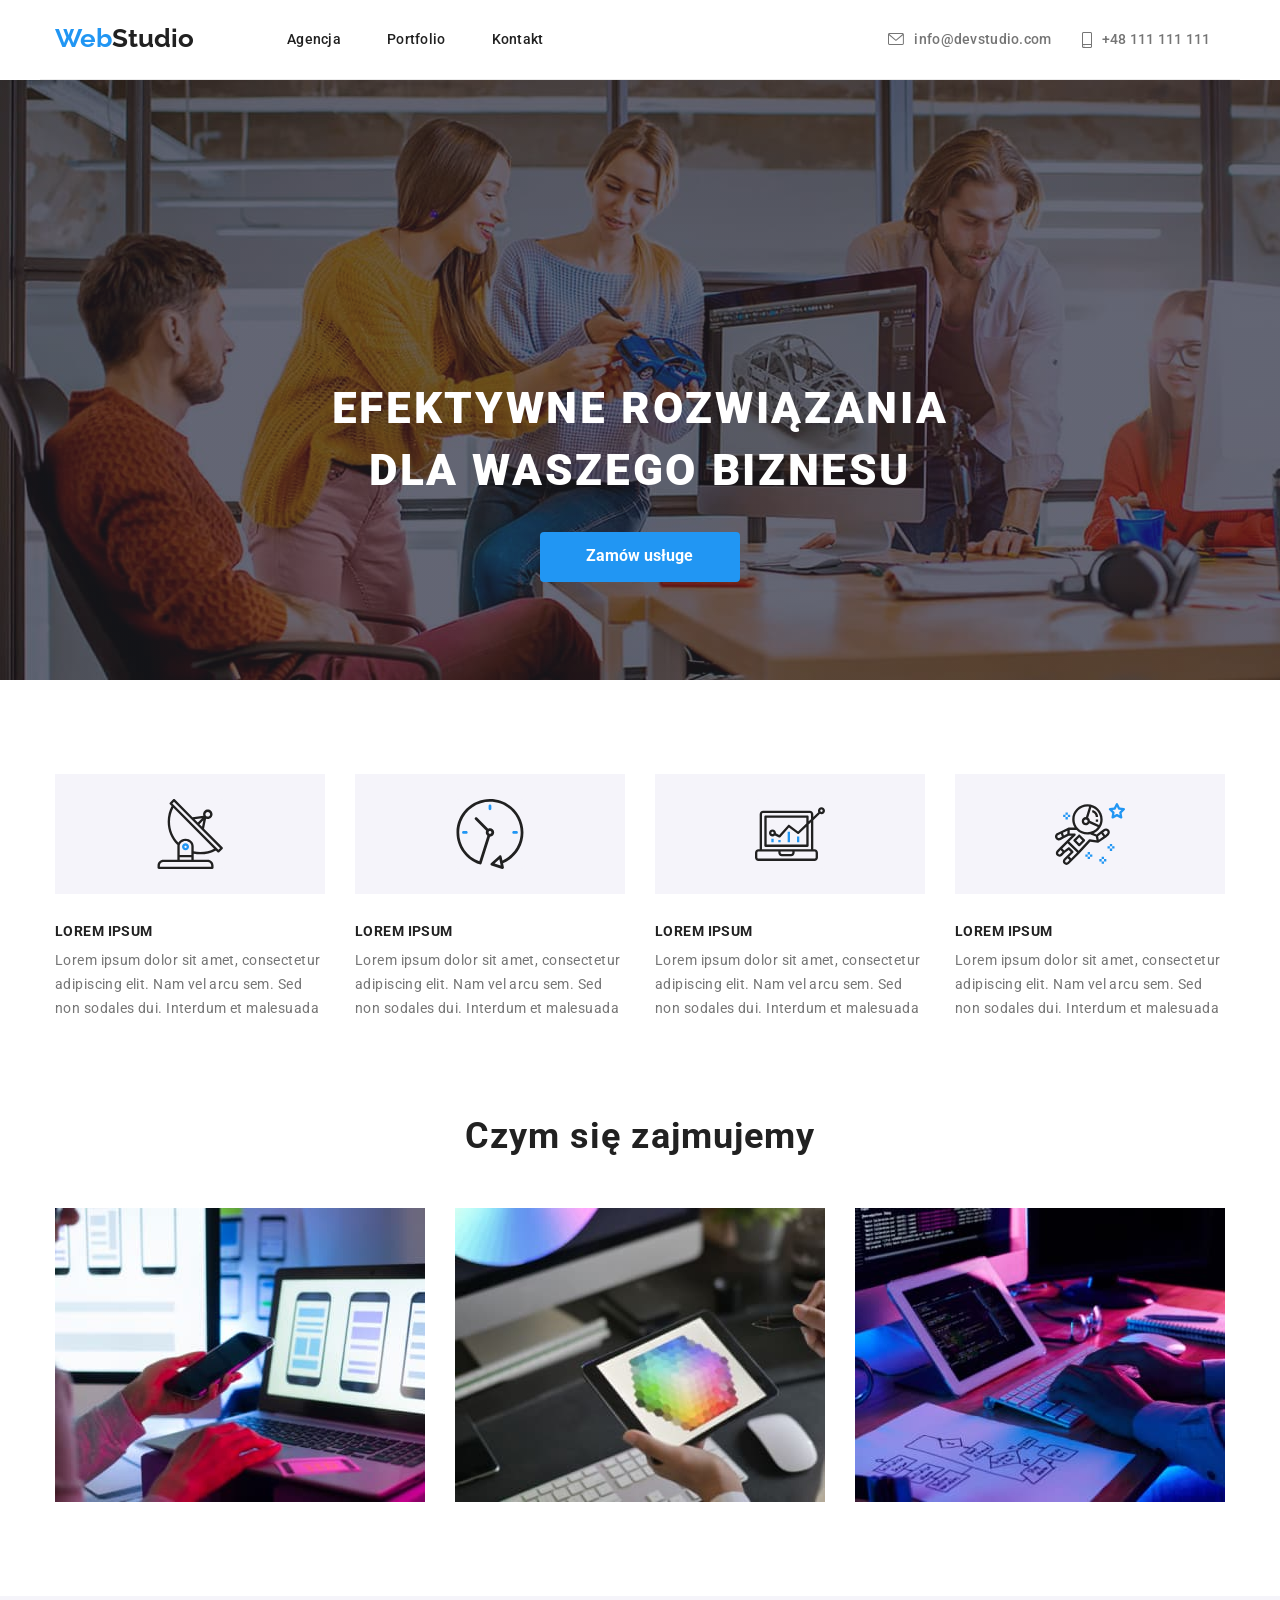
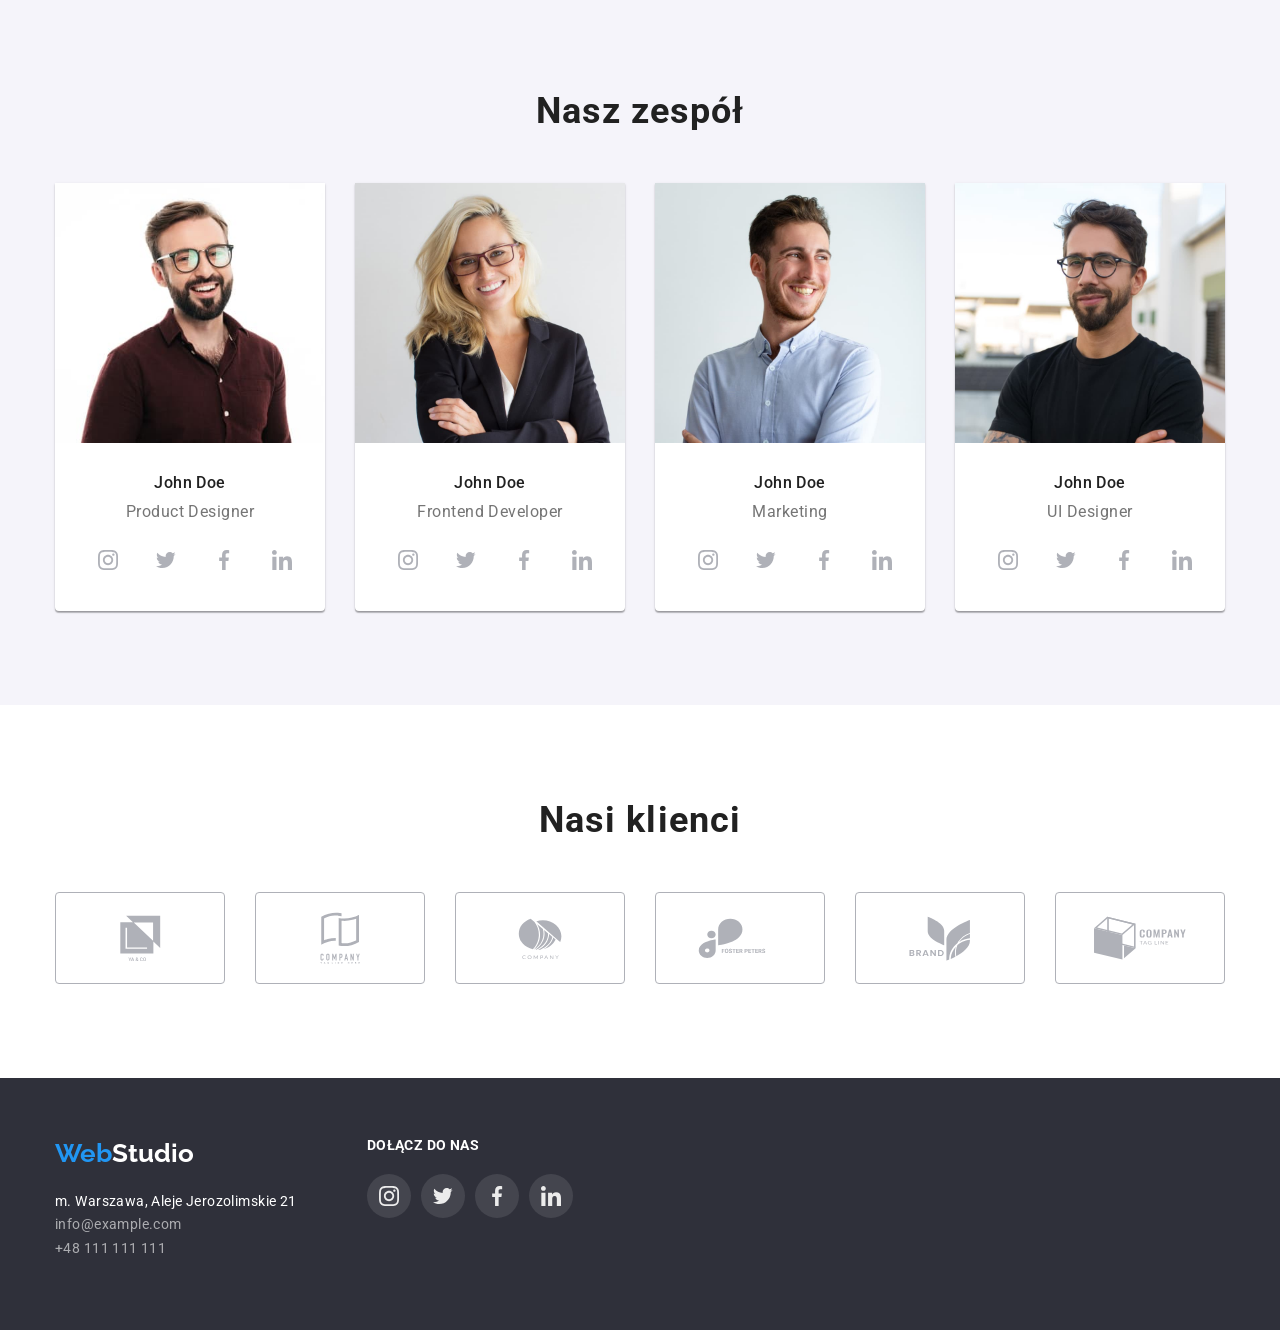
==== index.html @ bea0bf8e "add width svg footer" ====
<!DOCTYPE html>
<html lang="en">
  <head>
    <meta charset="UTF-8" />
    <meta http-equiv="X-UA-Compatible" content="IE=edge" />
    <meta name="viewport" content="width=device-width, initial-scale=1.0" />
    <title>WebStudio</title>
    <link
      rel="stylesheet"
      href="https://cdnjs.cloudflare.com/ajax/libs/modern-normalize/1.1.0/modern-normalize.min.css"
      integrity="sha512-wpPYUAdjBVSE4KJnH1VR1HeZfpl1ub8YT/NKx4PuQ5NmX2tKuGu6U/JRp5y+Y8XG2tV+wKQpNHVUX03MfMFn9Q=="
      crossorigin="anonymous"
      referrerpolicy="no-referrer"
    />
    <link href="./css/styles.css" rel="stylesheet" />
    <link rel="preconnect" href="https://fonts.googleapis.com" />
    <link rel="preconnect" href="https://fonts.gstatic.com" crossorigin />
    <link
      href="https://fonts.googleapis.com/css2?family=Raleway:wght@700&family=Roboto:wght@400;500;700;900&display=swap"
      rel="stylesheet"
    />
  </head>
  <body>
    <header>
      <div class="container header-position">
        <a class="logo" href="./index.html"><span class="text-blue">Web</span>Studio</a>
        <nav>
          <ul class="menu-nav">
            <li><a href="./index.html">Agencja</a></li>
            <li><a href="./portfolio.html">Portfolio</a></li>
            <li><a href="#">Kontakt</a></li>
          </ul>
        </nav>
        <ul class="menu-contact">
          <li>
            <a href="mailto:info@devstudio.com">
              <svg class="link-header-icon" width="16" height="12">
                <use href="./images/icons.svg#icon-envelope"></use>
              </svg>
              info@devstudio.com
            </a>
          </li>
          <li>
            <a href="tel:+48111111111">
              <svg class="link-header-icon" width="10" height="16">
                <use href="./images/icons.svg#icon-smartphone"></use>
              </svg>
              +48 111 111 111
            </a>
          </li>
        </ul>
      </div>
    </header>
    <main>
      <!-- Header -->
      <section class="first-page">
        <div class="container">
          <h1 class="main-title">EFEKTYWNE ROZWIĄZANIA <br />DLA WASZEGO BIZNESU</h1>
          <button class="first-button" type="button">Zamów usługe</button>
        </div>
      </section>
      <!-- Nasze atuty -->
      <div class="container">
        <section class="section">
          <ul class="feature-box">
            <li>
              <div class="background-icon-feature">
                <svg class="icon-feature" width="70" height="70">
                  <use href="./images/icons.svg#icon-antenne"></use>
                </svg>
              </div>
              <p class="text-feature">LOREM IPSUM</p>
              <p class="text-feature-under">
                Lorem ipsum dolor sit amet, consectetur adipiscing elit. Nam vel arcu sem. Sed non
                sodales dui. Interdum et malesuada
              </p>
            </li>
            <li>
              <div class="background-icon-feature">
                <svg class="icon-feature" width="70" height="70">
                  <use href="./images/icons.svg#icon-clock"></use>
                </svg>
              </div>
              <p class="text-feature">LOREM IPSUM</p>
              <p class="text-feature-under">
                Lorem ipsum dolor sit amet, consectetur adipiscing elit. Nam vel arcu sem. Sed non
                sodales dui. Interdum et malesuada
              </p>
            </li>
            <li>
              <div class="background-icon-feature">
                <svg class="icon-feature" width="70" height="70">
                  <use href="./images/icons.svg#icon-diagram"></use>
                </svg>
              </div>
              <p class="text-feature">LOREM IPSUM</p>
              <p class="text-feature-under">
                Lorem ipsum dolor sit amet, consectetur adipiscing elit. Nam vel arcu sem. Sed non
                sodales dui. Interdum et malesuada
              </p>
            </li>
            <li>
              <div class="background-icon-feature">
                <svg class="icon-feature" width="70" height="70">
                  <use href="./images/icons.svg#icon-astronaut"></use>
                </svg>
              </div>
              <p class="text-feature">LOREM IPSUM</p>
              <p class="text-feature-under">
                Lorem ipsum dolor sit amet, consectetur adipiscing elit. Nam vel arcu sem. Sed non
                sodales dui. Interdum et malesuada
              </p>
            </li>
          </ul>
        </section>
        <!-- czym sie zajmujemy -->
        <section class="section job-box">
          <h2 class="second-title">Czym się zajmujemy</h2>
          <ul>
            <li>
              <img
                src="./images/what_we_do/what_we_do_img1.jpg"
                alt="pisze kod"
                width="370"
                height="294"
              />
            </li>
            <li>
              <img
                src="./images/what_we_do/what_we_do_img2.jpg"
                alt="tworzenie aplikacji na telefony"
                width="370"
                height="294"
              />
            </li>
            <li>
              <img
                src="./images/what_we_do/what_we_do_img3.jpg"
                alt="dobiera kolory"
                width="370"
                height="294"
              />
            </li>
          </ul>
        </section>
      </div>
      <!-- Nasz zespół -->
      <div class="team-box">
        <section class="section container">
          <h2 class="second-title">Nasz zespół</h2>

          <ul class="card-team-list">
            <li class="card-team">
              <img
                src="./images/team/team_img4.jpg"
                alt="zjdecie John Doe"
                width="270"
                height="260"
              />
              <h3 class="third-title">John Doe</h3>
              <p class="job-name">Product Designer</p>
              <a class="social-card-team" href="#">
                <svg width="20" height="20">
                  <use href="./images/icons.svg#icon-instagram1"></use>
                </svg>
              </a>
              <a class="social-card-team" href="#">
                <svg width="20" height="20">
                  <use href="./images/icons.svg#icon-twiitter"></use>
                </svg>
              </a>
              <a class="social-card-team" href="#">
                <svg width="20" height="20">
                  <use href="./images/icons.svg#icon-facebook"></use>
                </svg>
              </a>
              <a class="social-card-team" href="#">
                <svg width="20" height="20">
                  <use href="./images/icons.svg#icon-linkedin"></use>
                </svg>
              </a>
            </li>

            <li class="card-team">
              <img
                src="./images/team/team_img1.jpg"
                alt="zjdecie John Doe"
                width="270"
                height="260"
              />
              <h3 class="third-title">John Doe</h3>
              <p class="job-name">Frontend Developer</p>
              <a class="social-card-team" href="#">
                <svg width="20" height="20">
                  <use href="./images/icons.svg#icon-instagram1"></use>
                </svg>
              </a>
              <a class="social-card-team" href="#">
                <svg width="20" height="20">
                  <use href="./images/icons.svg#icon-twiitter"></use>
                </svg>
              </a>
              <a class="social-card-team" href="#">
                <svg width="20" height="20">
                  <use href="./images/icons.svg#icon-facebook"></use>
                </svg>
              </a>
              <a class="social-card-team" href="#">
                <svg width="20" height="20">
                  <use href="./images/icons.svg#icon-linkedin"></use>
                </svg>
              </a>
            </li>

            <li class="card-team">
              <img
                src="./images/team/team_img2.jpg"
                alt="zjdecie John Doe"
                width="270"
                height="260"
              />
              <h3 class="third-title">John Doe</h3>
              <p class="job-name">Marketing</p>
              <a class="social-card-team" href="#">
                <svg width="20" height="20">
                  <use href="./images/icons.svg#icon-instagram1"></use>
                </svg>
              </a>
              <a class="social-card-team" href="#">
                <svg width="20" height="20">
                  <use href="./images/icons.svg#icon-twiitter"></use>
                </svg>
              </a>
              <a class="social-card-team" href="#">
                <svg width="20" height="20">
                  <use href="./images/icons.svg#icon-facebook"></use>
                </svg>
              </a>
              <a class="social-card-team" href="#">
                <svg width="20" height="20">
                  <use href="./images/icons.svg#icon-linkedin"></use>
                </svg>
              </a>
            </li>
            <li class="card-team">
              <img
                src="./images/team/team_img3.jpg"
                alt="zjdecie John Doe"
                width="270"
                height="260"
              />
              <h3 class="third-title">John Doe</h3>
              <p class="job-name">UI Designer</p>
              <a class="social-card-team" href="#">
                <svg width="20" height="20">
                  <use href="./images/icons.svg#icon-instagram1"></use>
                </svg>
              </a>
              <a class="social-card-team" href="#">
                <svg width="20" height="20">
                  <use href="./images/icons.svg#icon-twiitter"></use>
                </svg>
              </a>
              <a class="social-card-team" href="#">
                <svg width="20" height="20">
                  <use href="./images/icons.svg#icon-facebook"></use>
                </svg>
              </a>
              <a class="social-card-team" href="#">
                <svg width="20" height="20">
                  <use href="./images/icons.svg#icon-linkedin"></use>
                </svg>
              </a>
            </li>
          </ul>
        </section>
      </div>
      <!-- Nasi Klienci-->
      <div class="our-customers">
        <section class="section container">
          <h2 class="title-our-customers">Nasi klienci</h2>
          <div class="all-svg-our-customers">
            <a class="border-svg" href="#">
              <svg weight="41" height="46.7">
                <use href="./images/icons.svg#icon-group1"></use>
              </svg>
            </a>
            <a class="border-svg" href="#">
              <svg weight="40" height="52">
                <use href="./images/icons.svg#icon-group2"></use>
              </svg>
            </a>
            <a class="border-svg" href="#">
              <svg weight="43.46" height="41.18">
                <use href="./images/icons.svg#icon-group3"></use>
              </svg>
            </a>
            <a class="border-svg" href="#">
              <svg weight="84.44" height="40.62">
                <use href="./images/icons.svg#icon-group4"></use>
              </svg>
            </a>
            <a class="border-svg" href="#">
              <svg weight="62.54" height="45.43">
                <use href="./images/icons.svg#icon-group5"></use>
              </svg>
            </a>
            <a class="border-svg" href="#">
              <svg weight="93.79" height="43.93">
                <use href="./images/icons.svg#icon-group6"></use>
              </svg>
            </a>
          </div>
        </section>
      </div>
    </main>
    <footer>
      <section class="footer-box">
        <div class="container footer-block12">
          <div class="footer-block">
            <div class="footer-logo">
              <a class="logo" href="./index.html"><span class="text-blue">Web</span>Studio</a>
            </div>
            <div class="footer-nav-contact">
              <address>
                <ul class="footer-address">
                  <li>
                    <a href="https://goo.gl/maps/KbZr57rCnXVUUgMi8" target="_blank"
                      >m. Warszawa, Aleje Jerozolimskie 21</a
                    >
                  </li>
                </ul>
              </address>
              <ul class="footer-contact">
                <li><a href="mailto:info@example.com">info@example.com</a></li>
                <li><a href="tel:+48111111111">+48 111 111 111</a></li>
              </ul>
            </div>
          </div>
          <div class="footer-block2">
            <div class="join-us">
              <p>Dołącz do nas</p>
              <ul class="list-svg-join-us">
                <li>
                  <a class="svg-joun-us" href="#"
                    ><svg width="20" height="20">
                      <use href="./images/icons.svg#icon-instagram1"></use>
                    </svg>
                  </a>
                </li>
                <li>
                  <a class="svg-joun-us" href="#"
                    ><svg width="20" height="20">
                      <use href="./images/icons.svg#icon-twiitter"></use>
                    </svg>
                  </a>
                </li>
                <li>
                  <a class="svg-joun-us" href="#"
                    ><svg width="20" height="20">
                      <use href="./images/icons.svg#icon-facebook"></use>
                    </svg>
                  </a>
                </li>
                <li>
                  <a class="svg-joun-us" href="#"
                    ><svg width="20" height="20">
                      <use href="./images/icons.svg#icon-linkedin"></use>
                    </svg>
                  </a>
                </li>
              </ul>
            </div>
          </div>
        </div>
      </section>
    </footer>
  </body>
</html>
---- css/styles.css ----
/*globalne*/
* {
  box-sizing: border-box;
  margin: 0;
  padding: 0;
}
body {
  font-family: 'Roboto', 'Raleway', sans-serif;
  color: #212121;
}
img {
  display: block;
}
.header-position {
  display: flex;
  border-bottom: 1px solid #ececec;
  align-items: center;
  max-height: 80px;
}
.container {
  max-width: 1200px;
  margin: 0 auto;
  padding: 0 15px;
}
.section {
  padding-bottom: 94px;
  padding-top: 94px;
}

/*WebStudio*/
.logo {
  font-family: 'Raleway';
  font-size: 26px;
  font-weight: 700;
  line-height: 1.2;
  text-decoration: none;
  color: #212121;
  margin: 24px 0 25px 0;
}
.logo:hover,
.logo:focus {
  color: #2196f3;
}
.text-blue {
  color: #2196f3;
}

/*Menu*/
.menu-nav a {
  font-size: 14px;
  font-weight: 500;
  line-height: 1.1;
  letter-spacing: 0.02em;
}
.menu-nav {
  list-style-type: none;
  display: flex;
  margin-left: 93px;
}
.menu-nav a {
  text-decoration: none;
  color: #212121;
}
.menu-nav a:hover,
.menu-nav a:focus {
  color: #2196f3;
}
.menu-nav li:not(:last-child) {
  margin-right: 46px;
}

/*Kontakt w header*/
.menu-contact a {
  font-size: 14px;
  font-weight: 500;
  line-height: 1.1;
  letter-spacing: 0.02em;
  color: #757575;
  text-decoration: none;
  display: flex;
  align-items: center;
}
.menu-contact a:hover,
.menu-contact a:focus {
  color: #2196f3;
}
.link-header-icon use:hover {
  fill: blue;
}
.menu-contact li:hover,
.menu-contact li:focus {
  fill: #2196f3;
  color: #2196f3;
}
.menu-contact {
  list-style-type: none;
  display: flex;
  margin-left: 345px;
  align-items: center;
  fill: #757575;
}
.menu-contact li:not(:last-child) {
  margin-right: 30px;
}
.link-header-icon {
  cursor: pointer;
  display: inline-flex;
  margin-right: 10px;
  align-items: center;
}
/*Linki*/
.link-decoration-color {
  text-decoration: none;
  color: #212121;
}

/* footer */

.footer-block {
  display: inline-block;
}
.footer-block2 {
  width: 206px;
  height: 80px;
  display: inline-block;
}
.footer-block12 {
  display: flex;
  line-height: 100%;
}
.footer-box {
  background-color: #2f303a;
  height: 252px;
  width: 100%;
  padding: 60px 0;
  display: block;
}
.footer-box a {
  color: #ffffff;
  text-decoration: none;
}
.footer-box a:hover,
.footer-box a:focus {
  color: #2196f3;
}
.footer-address {
  font-size: 14px;
  line-height: 1.7;
  letter-spacing: 0.03em;
  font-style: normal;
  list-style-type: none;
}
.footer-contact a {
  color: rgba(255, 255, 255, 0.6);
  font-size: 14px;
  line-height: 1.7;
  letter-spacing: 0.03em;
}

.footer-contact {
  list-style-type: none;
}
.footer-logo {
  padding-bottom: 20px;
}
.footer-nav-contact {
  padding-bottom: 9px;
}
/* Dołącz do nas footer*/
.join-us {
  margin-left: 70px;
}
.join-us p {
  color: #ffffff;
  font-weight: 700;
  font-size: 14px;
  line-height: 1.1;
  letter-spacing: 0.03em;
  text-transform: uppercase;
  padding-bottom: 20px;
}
.list-svg-join-us {
  list-style: none;
  text-align: center;
  justify-content: left;
  display: flex;
}
.svg-joun-us {
  display: flex;
  align-items: center;
  justify-content: center;
  border-radius: 50%;
  background-color: rgba(255, 255, 255, 0.1);
  fill: #ececec;
  height: 44px;
  width: 44px;
}
.list-svg-join-us li:not(:last-child) {
  margin-right: 10px;
}
.list-svg-join-us li:hover,
.list-svg-join-us li:focus {
  background: #2196f3;
  border-radius: 50%;
}
/*---Agencja---*/
/* EFEKTYWNE ROZWIĄZANIA DLA WASZEGO BIZNESU */
.first-page {
  background: linear-gradient(rgba(47, 48, 58, 0.4), rgba(47, 48, 58, 0.4)),
    url(./../images/header/img-header.jpg);
  height: 600px;
  max-width: 1600px;
  display: flex;
  align-items: center;
  justify-content: center;
  margin: 0 auto;
}
.main-title {
  color: #ffffff;
  font-weight: 900;
  font-size: 44px;
  line-height: 1.4;
  text-align: center;
  letter-spacing: 0.06em;
  text-transform: uppercase;
  padding-top: 200px;
  padding-bottom: 30px;
}
.first-page .first-button:hover,
.first-page .first-button:focus {
  box-shadow: 0px 4px 4px rgba(0, 0, 0, 0.15);
}
.first-button {
  display: block;
  cursor: pointer;
  width: 200px;
  height: 50px;
  background: #2196f3;
  margin: 0 auto;
  text-align: center;
  color: #ffffff;
  font-weight: 700;
  font-size: 16px;
  line-height: 1.9;
  border: none;
  border-radius: 4px;
}

/*nasze atuty*/
.feature-box {
  list-style-type: none;
  display: flex;
  gap: 30px;
}
.text-feature {
  font-weight: 700;
  font-size: 14px;
  line-height: 1.1;
  letter-spacing: 0.03em;
  text-transform: uppercase;
  padding-bottom: 10px;
}
.text-feature-under {
  font-size: 14px;
  line-height: 1.7;
  letter-spacing: 0.03em;
  color: #757575;
}
.background-icon-feature {
  background-color: #f5f4fa;
  width: 270px;
  height: 120px;
  display: flex;
  justify-content: center;
  padding-top: 25px;
  text-align: center;
  margin-bottom: 30px;
}
.icon-feature {
  background: #f5f4fa;
  border-radius: 4px;
  border: none;
}
/*Czym sie zajmujemy*/
.second-title {
  font-weight: 700;
  font-size: 36px;
  line-height: 1.2;
  text-align: center;
  letter-spacing: 0.03em;
  list-style-type: none;
  padding-bottom: 50px;
}

.job-box ul {
  list-style-type: none;
  justify-content: space-between;
  display: flex;
  height: 100%;
}
.job-box {
  padding-top: 0;
}

/*Nasz zespół*/
.team-box {
  background-color: #f5f4fa;
}
.card-team-list {
  list-style-type: none;
  display: flex;
  justify-content: space-between;
  height: 100%;
}
.card-team {
  width: 270px;
  height: 428px;
  text-align: center;
  background-color: rgba(255, 255, 255, 1);
  box-shadow: 0px 1px 3px rgba(0, 0, 0, 0.12), 0px 1px 1px rgba(0, 0, 0, 0.14),
    0px 2px 1px rgba(0, 0, 0, 0.2);
  border-radius: 0px 0px 4px 4px;
}

.third-title {
  font-weight: 500;
  font-size: 16px;
  line-height: 1.2;
  letter-spacing: 0.03em;
  padding-top: 30px;
  padding-bottom: 10px;
}
.job-name {
  font-size: 16px;
  line-height: 1.2;
  letter-spacing: 0.03em;
  color: #757575;
}
.social-card-team {
  list-style-type: none;
  display: inline-flex;
  justify-content: center;
  fill: #afb1b8;
  width: 44px;
  height: 44px;
  margin-top: 16px;
  align-items: center;
}
.social-card-team:not(last-child) {
  margin-left: 10px;
}
.social-card-team:hover {
  background-color: #2196f3;
  fill: #ffffff;
  border-radius: 50%;
}
/*Nasi klienci*/
.title-our-customers {
  font-weight: 700;
  font-size: 36px;
  line-height: 1.2;
  text-align: center;
  letter-spacing: 0.03em;
  margin-bottom: 50px;
}
.all-svg-our-customers {
  display: flex;
  justify-content: center;
}
.all-svg-our-customers a:not(:last-child) {
  margin-right: 30px;
}
.border-svg {
  width: 170px;
  height: 92px;
  display: flex;
  align-items: center;
  justify-content: center;
  border: 1px solid #afb1b8;
  border-radius: 4px;
  fill: #afb1b8;
}
.border-svg:hover,
.border-svg:focus {
  border-color: #2196f3;
  fill: #2196f3;
}

/*PORTFOLIO*/
/*Lista portfolio*/

.portfolio-list button {
  cursor: pointer;
  font-weight: 500;
  font-size: 16px;
  line-height: 1.6;
  text-align: center;
  letter-spacing: 0.03em;
  padding-left: 22px;
  padding-right: 22px;
  border: none;
  border-radius: 4px;
  padding-top: 6px;
  padding-bottom: 6px;
}
.portfolio-button:hover,
.portfolio-button:focus {
  background-color: #2196f3;
  box-shadow: 0px 3px 1px rgba(0, 0, 0, 0.1), 0px 1px 2px rgba(0, 0, 0, 0.08),
    0px 2px 2px rgba(0, 0, 0, 0.12);
  color: #ffffff;
}
.portfolio-button:active {
  color: #ffffff;
}
.portfolio-main-text {
  font-weight: 700;
  font-size: 18px;
  line-height: 2;
  letter-spacing: 0.06em;
  padding-top: 20px;
  padding-left: 24px;
}
.portfolio-text {
  font-size: 16px;
  line-height: 1.9;
  letter-spacing: 0.03em;
  color: #757575;
  padding-bottom: 20px;
  padding-left: 24px;
}
.menu2 {
  display: flex;
  justify-content: center;
  padding-bottom: 50px;
}
.menu2 > .portfolio-button:not(:last-child) {
  margin-right: 8px;
}
.portfolio-card ul {
  list-style-type: none;
  display: flex;
  flex-wrap: wrap;
  gap: 30px;
}
.card-border {
  border-bottom: 1px solid #eeeeee;
  border-right: 1px solid #eeeeee;
  border-left: 1px solid #eeeeee;
}
.portfolio-card-list:hover {
  box-shadow: 0px 1px 1px rgba(0, 0, 0, 0.12), 0px 4px 4px rgba(0, 0, 0, 0.06),
    1px 4px 6px rgba(0, 0, 0, 0.16);
}
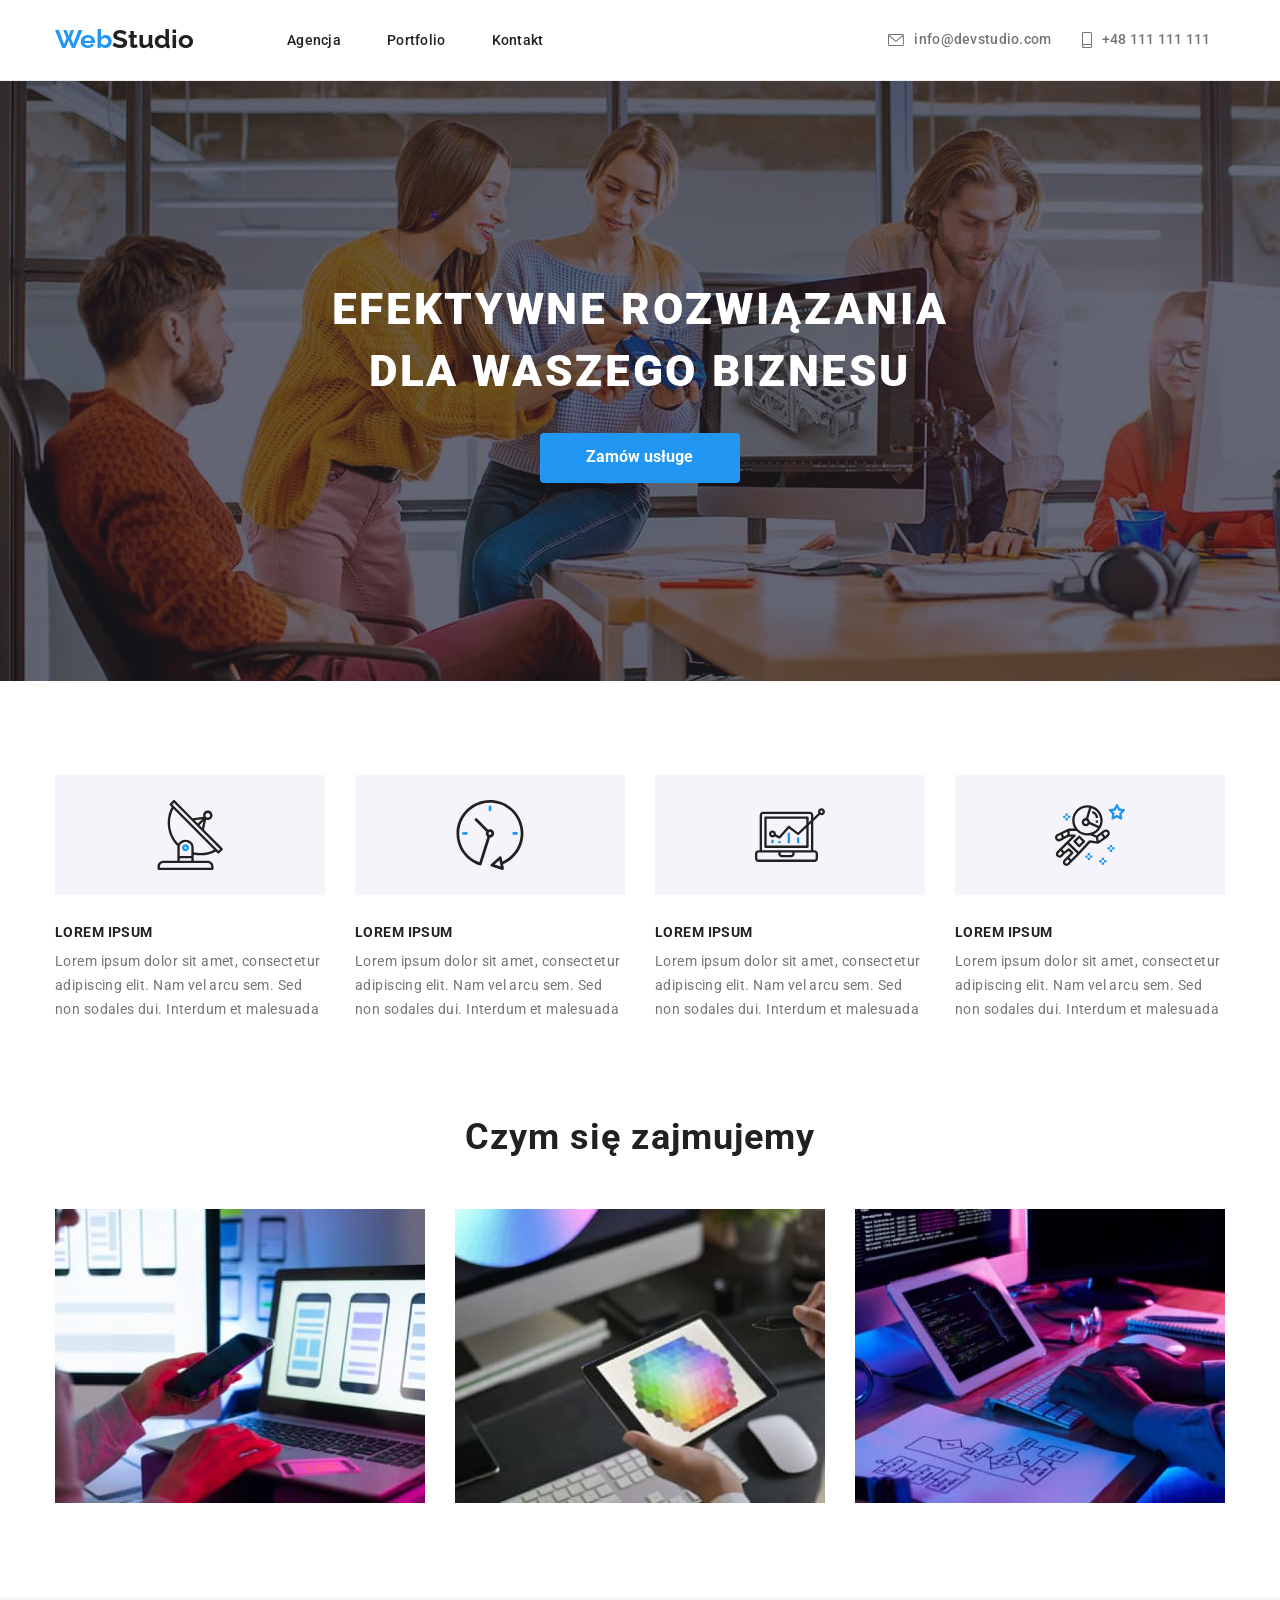
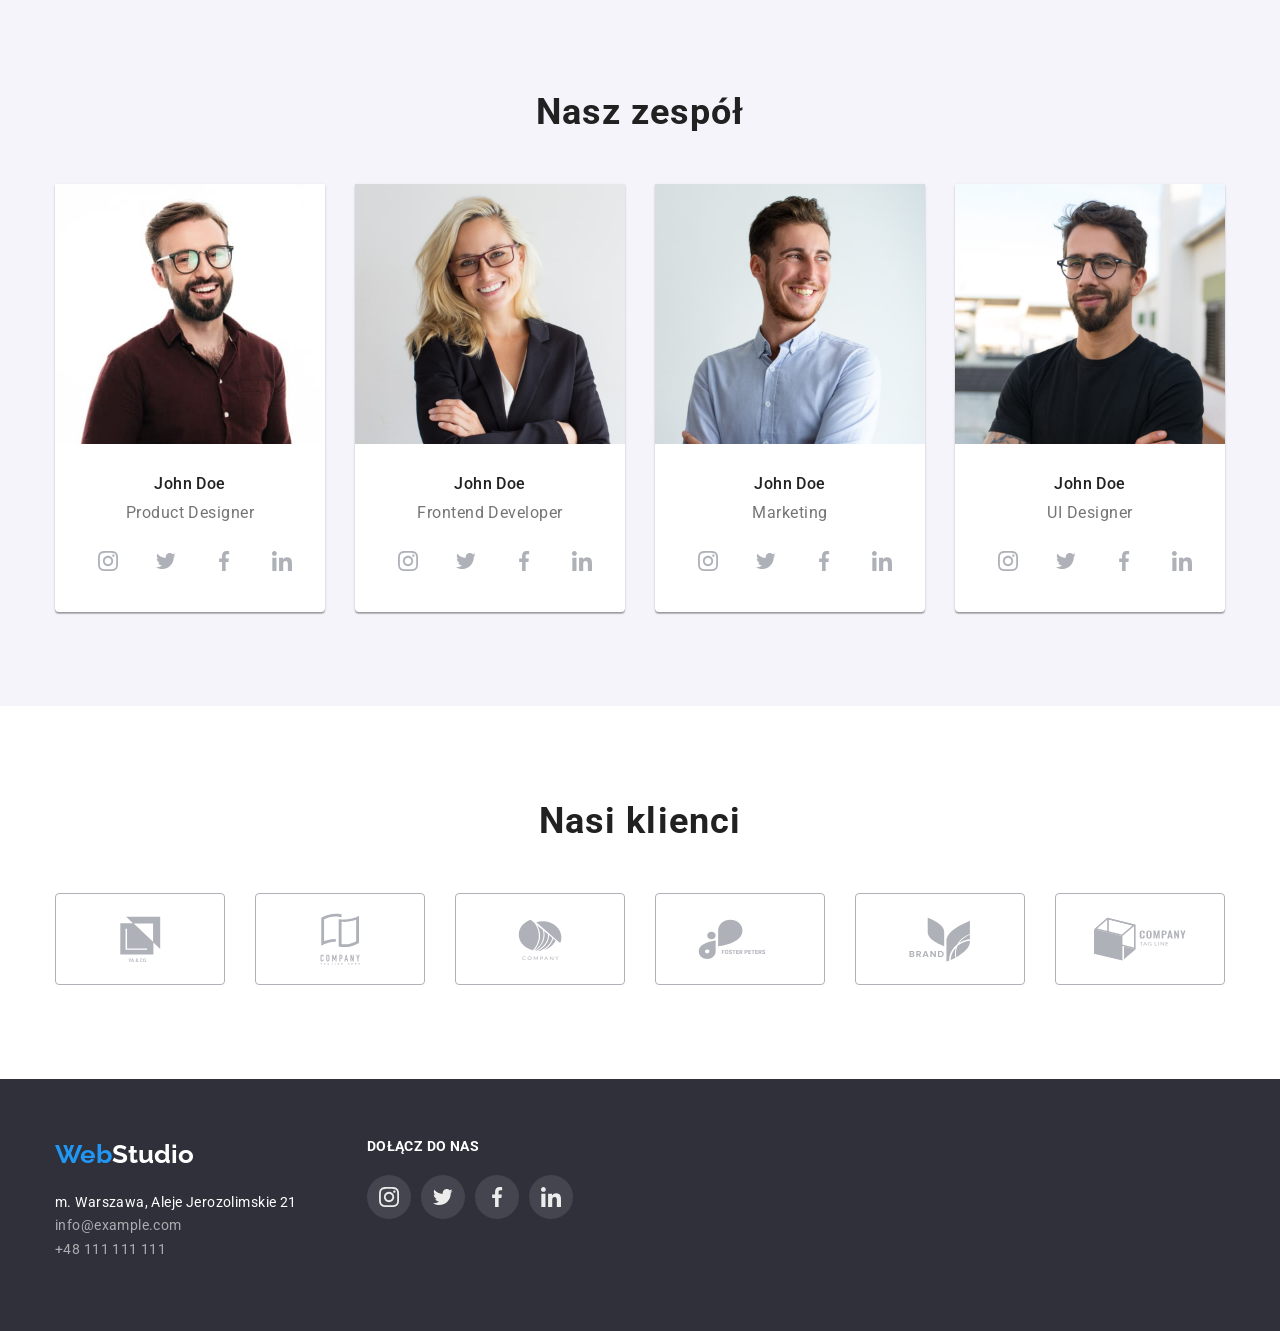
==== commit 4a9ad939: "add focus icons" ====
--- a/index.html
+++ b/index.html
@@ -22,6 +22,7 @@
   </head>
   <body>
     <header>
+      <section class="border-header">
       <div class="container header-position">
         <a class="logo" href="./index.html"><span class="text-blue">Web</span>Studio</a>
         <nav>
@@ -50,6 +51,7 @@
           </li>
         </ul>
       </div>
+    </section>
     </header>
     <main>
       <!-- Header -->
--- a/css/styles.css
+++ b/css/styles.css
@@ -13,9 +13,12 @@
 }
 .header-position {
   display: flex;
+
+  align-items: center;
+  max-height: 80px;
+}
+.border-header {
   border-bottom: 1px solid #ececec;
-  align-items: center;
-  max-height: 80px;
 }
 .container {
   max-width: 1200px;
@@ -87,8 +90,8 @@
 .link-header-icon use:hover {
   fill: blue;
 }
-.menu-contact li:hover,
-.menu-contact li:focus {
+.menu-contact a:hover,
+.menu-contact a:focus {
   fill: #2196f3;
   color: #2196f3;
 }
@@ -198,9 +201,9 @@
 .list-svg-join-us li:not(:last-child) {
   margin-right: 10px;
 }
-.list-svg-join-us li:hover,
-.list-svg-join-us li:focus {
-  background: #2196f3;
+.list-svg-join-us a:hover,
+.list-svg-join-us a:focus {
+  background-color: #2196f3;
   border-radius: 50%;
 }
 /*---Agencja---*/
@@ -223,7 +226,6 @@
   text-align: center;
   letter-spacing: 0.06em;
   text-transform: uppercase;
-  padding-top: 200px;
   padding-bottom: 30px;
 }
 .first-page .first-button:hover,
@@ -349,7 +351,8 @@
 .social-card-team:not(last-child) {
   margin-left: 10px;
 }
-.social-card-team:hover {
+.social-card-team:hover,
+.social-card-team:focus {
   background-color: #2196f3;
   fill: #ffffff;
   border-radius: 50%;
@@ -418,16 +421,12 @@
   font-size: 18px;
   line-height: 2;
   letter-spacing: 0.06em;
-  padding-top: 20px;
-  padding-left: 24px;
 }
 .portfolio-text {
   font-size: 16px;
   line-height: 1.9;
   letter-spacing: 0.03em;
   color: #757575;
-  padding-bottom: 20px;
-  padding-left: 24px;
 }
 .menu2 {
   display: flex;
@@ -447,8 +446,10 @@
   border-bottom: 1px solid #eeeeee;
   border-right: 1px solid #eeeeee;
   border-left: 1px solid #eeeeee;
+  padding: 20px 24px;
 }
 .portfolio-card-list:hover {
   box-shadow: 0px 1px 1px rgba(0, 0, 0, 0.12), 0px 4px 4px rgba(0, 0, 0, 0.06),
     1px 4px 6px rgba(0, 0, 0, 0.16);
-}
+  cursor: pointer;
+}
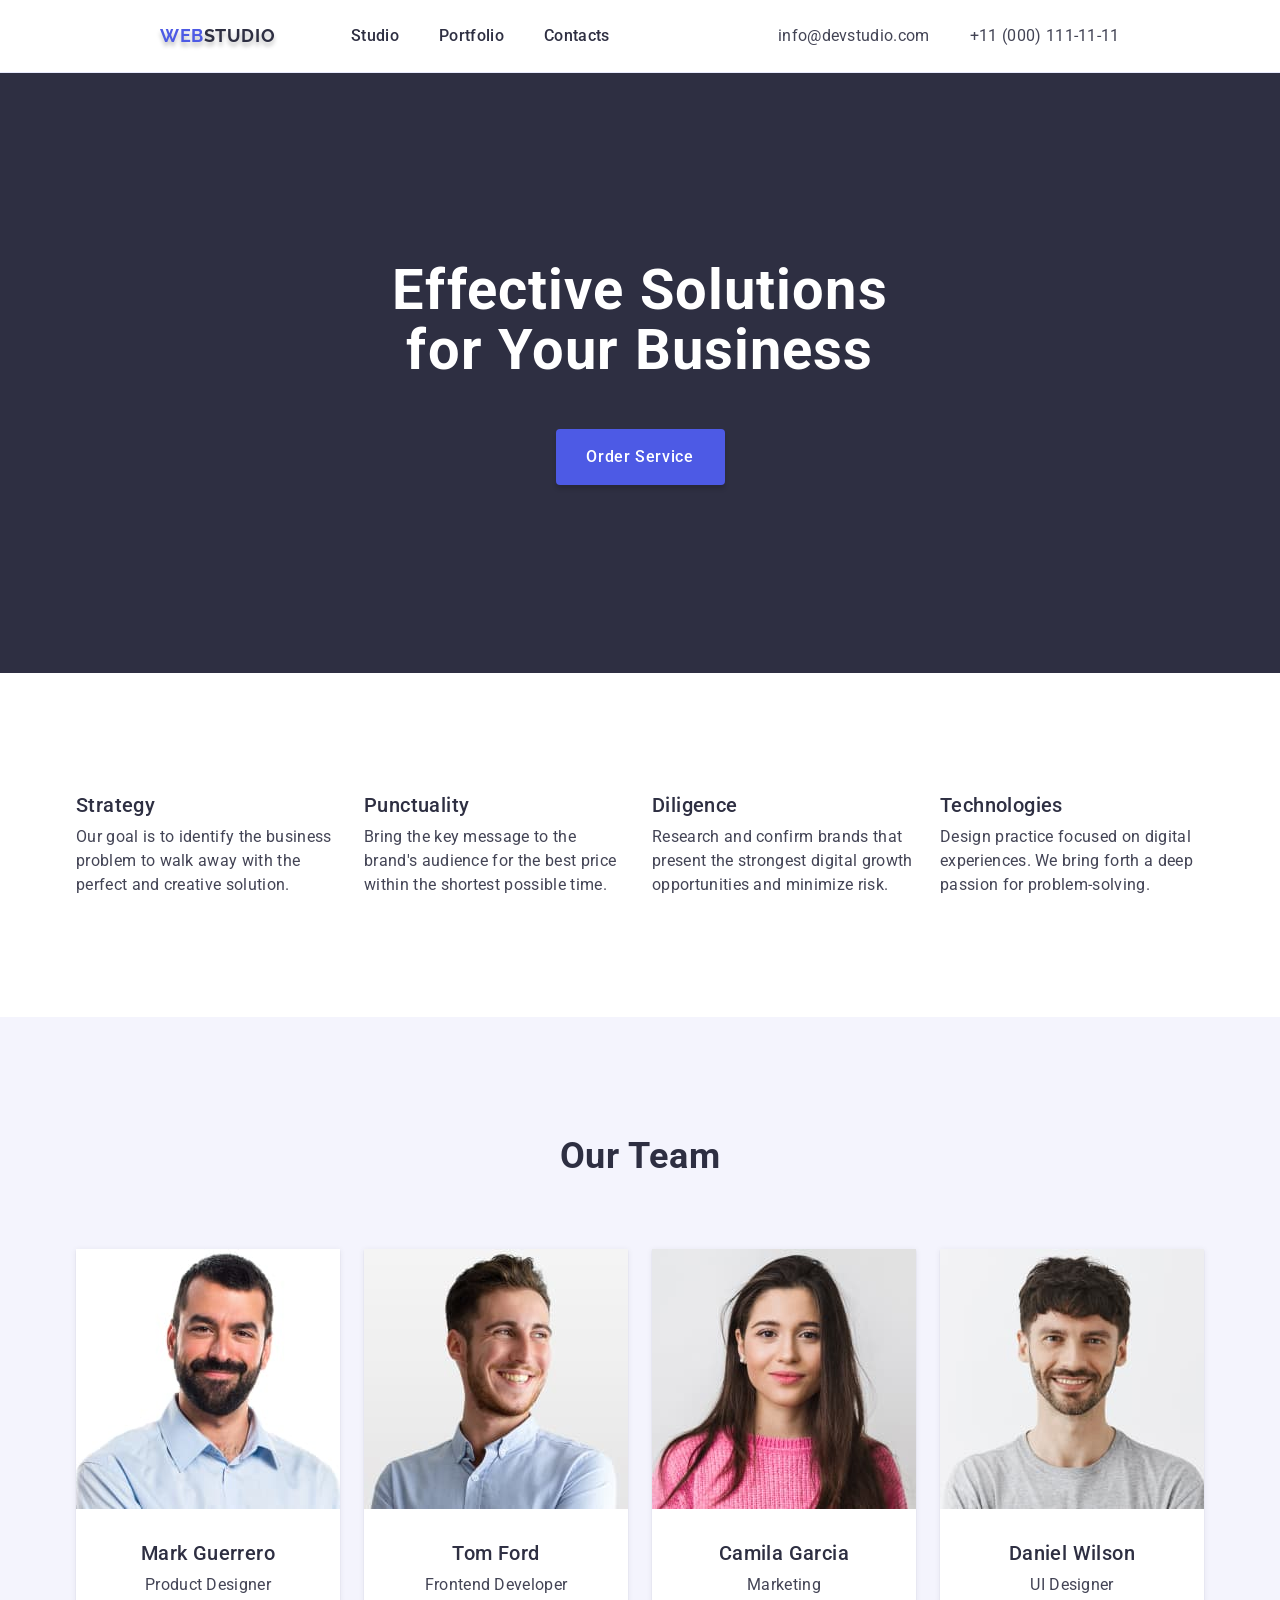
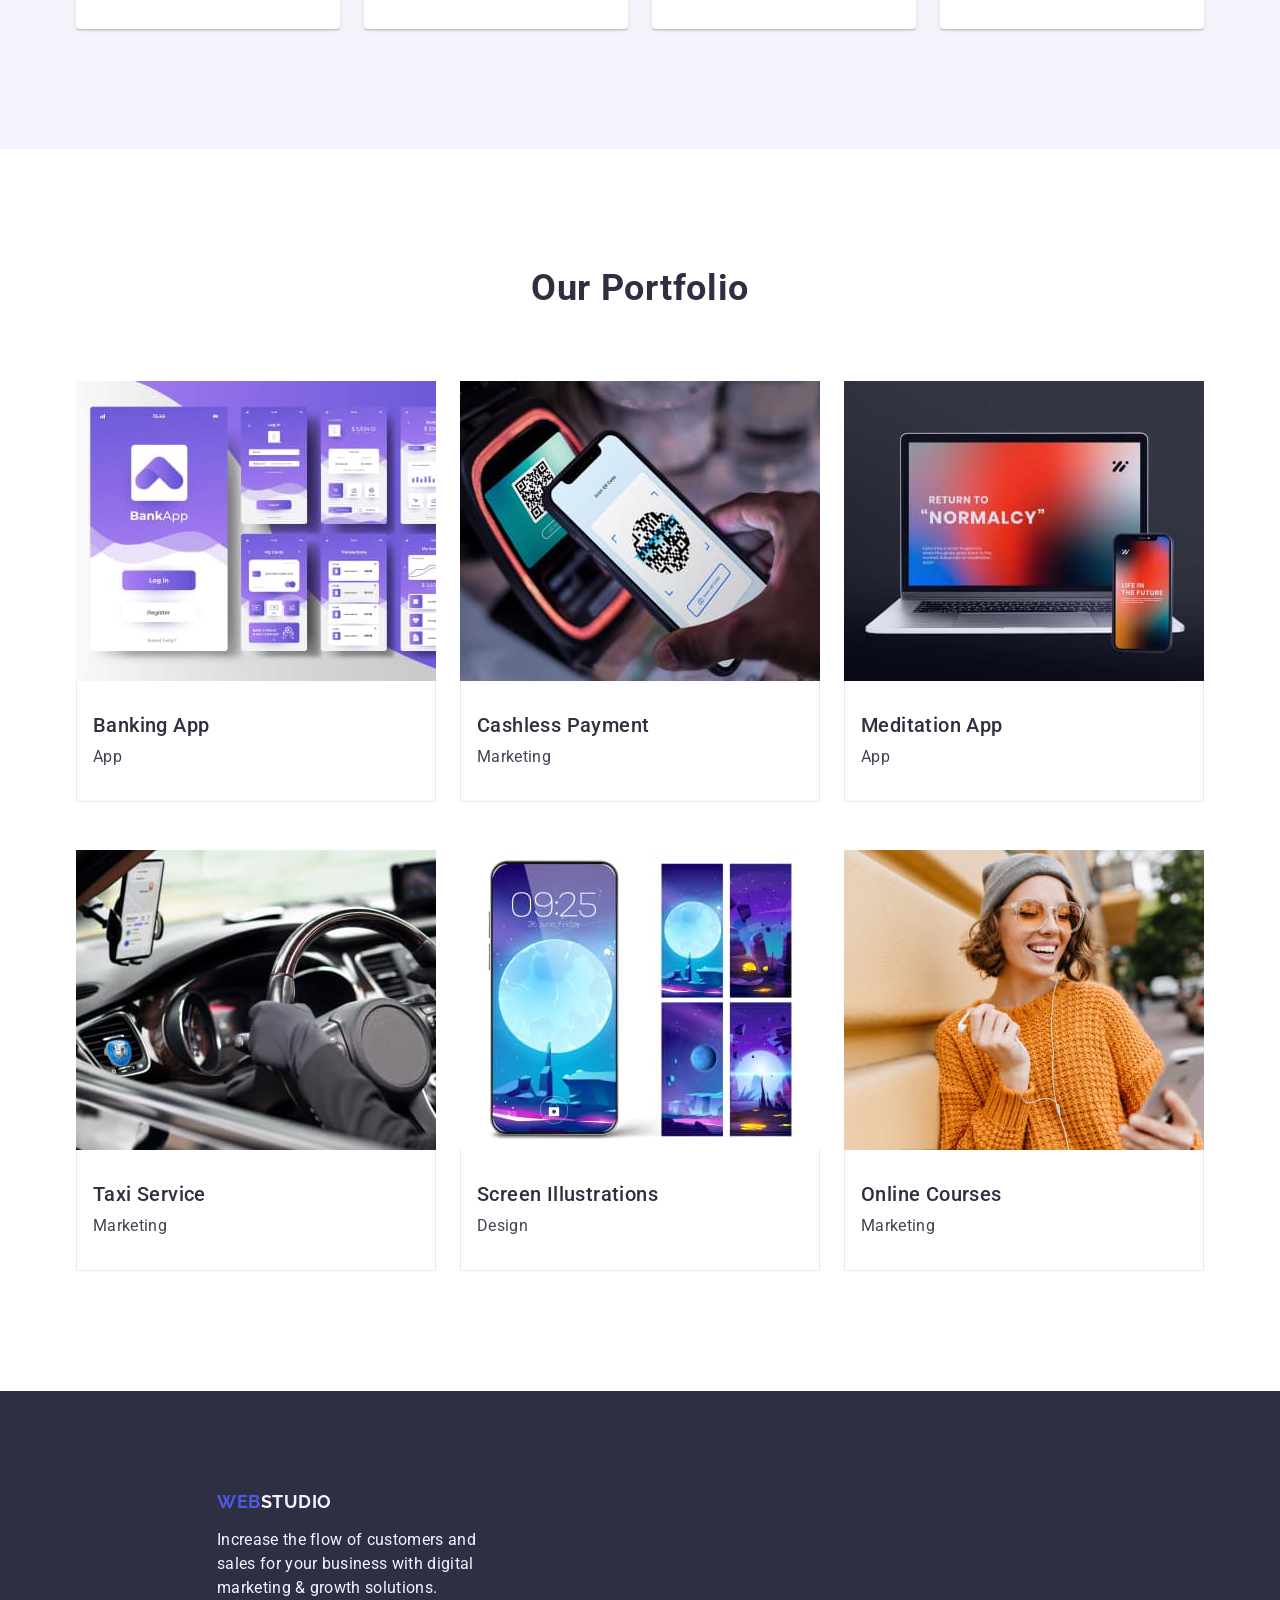
==== commit 80e1d051: "copy hw4" ====
--- a/index.html
+++ b/index.html
@@ -2,380 +2,236 @@
 <html lang="en">
   <head>
     <meta charset="UTF-8" />
-    <meta http-equiv="X-UA-Compatible" content="IE=edge" />
     <meta name="viewport" content="width=device-width, initial-scale=1.0" />
-    <title>WebStudio</title>
-    <link
-      rel="stylesheet"
-      href="https://cdnjs.cloudflare.com/ajax/libs/modern-normalize/1.1.0/modern-normalize.min.css"
-      integrity="sha512-wpPYUAdjBVSE4KJnH1VR1HeZfpl1ub8YT/NKx4PuQ5NmX2tKuGu6U/JRp5y+Y8XG2tV+wKQpNHVUX03MfMFn9Q=="
-      crossorigin="anonymous"
-      referrerpolicy="no-referrer"
-    />
-    <link href="./css/styles.css" rel="stylesheet" />
     <link rel="preconnect" href="https://fonts.googleapis.com" />
     <link rel="preconnect" href="https://fonts.gstatic.com" crossorigin />
     <link
-      href="https://fonts.googleapis.com/css2?family=Raleway:wght@700&family=Roboto:wght@400;500;700;900&display=swap"
+      href="https://fonts.googleapis.com/css2?family=Raleway:wght@800&family=Roboto:wght@400;500;700;900&display=swap"
       rel="stylesheet"
     />
+    <link rel="stylesheet" href="./modern-normalize.min.css" />
+    <link rel="stylesheet" href="./css/styles.css" />
+    <title>WEBSTUDIO</title>
   </head>
   <body>
-    <header>
-      <section class="border-header">
-      <div class="container header-position">
-        <a class="logo" href="./index.html"><span class="text-blue">Web</span>Studio</a>
-        <nav>
+    <header class="header-border">
+      <div class="menu container">
+        <nav class="menu-box-nav">
+          <a class="logo logo-shadow" href="./index.html"
+            >Web<span class="color-logo-studio-menu">Studio</span>
+          </a>
           <ul class="menu-nav">
-            <li><a href="./index.html">Agencja</a></li>
-            <li><a href="./portfolio.html">Portfolio</a></li>
-            <li><a href="#">Kontakt</a></li>
+            <li class="menu-nav-list">
+              <a class="menu-nav-link" href="./index.html">Studio</a>
+            </li>
+            <li class="menu-nav-list">
+              <a class="menu-nav-link" href="">Portfolio</a>
+            </li>
+            <li class="menu-nav-list">
+              <a class="menu-nav-link" href="">Contacts</a>
+            </li>
           </ul>
         </nav>
-        <ul class="menu-contact">
-          <li>
-            <a href="mailto:info@devstudio.com">
-              <svg class="link-header-icon" width="16" height="12">
-                <use href="./images/icons.svg#icon-envelope"></use>
-              </svg>
-              info@devstudio.com
-            </a>
-          </li>
-          <li>
-            <a href="tel:+48111111111">
-              <svg class="link-header-icon" width="10" height="16">
-                <use href="./images/icons.svg#icon-smartphone"></use>
-              </svg>
-              +48 111 111 111
-            </a>
-          </li>
-        </ul>
+        <address class="box-address">
+          <ul class="contacts-address">
+            <li class="contacts-list">
+              <a class="contacts-address-link" href="mailto:info@devstudio.com"
+                >info@devstudio.com</a
+              >
+            </li>
+            <li class="contacts-list">
+              <a class="contacts-address-link" href="tel:+110001111111"
+                >+11 (000) 111-11-11</a
+              >
+            </li>
+          </ul>
+        </address>
       </div>
-    </section>
     </header>
     <main>
-      <!-- Header -->
-      <section class="first-page">
-        <div class="container">
-          <h1 class="main-title">EFEKTYWNE ROZWIĄZANIA <br />DLA WASZEGO BIZNESU</h1>
-          <button class="first-button" type="button">Zamów usługe</button>
-        </div>
-      </section>
-      <!-- Nasze atuty -->
-      <div class="container">
-        <section class="section">
-          <ul class="feature-box">
-            <li>
-              <div class="background-icon-feature">
-                <svg class="icon-feature" width="70" height="70">
-                  <use href="./images/icons.svg#icon-antenne"></use>
-                </svg>
-              </div>
-              <p class="text-feature">LOREM IPSUM</p>
-              <p class="text-feature-under">
-                Lorem ipsum dolor sit amet, consectetur adipiscing elit. Nam vel arcu sem. Sed non
-                sodales dui. Interdum et malesuada
-              </p>
-            </li>
-            <li>
-              <div class="background-icon-feature">
-                <svg class="icon-feature" width="70" height="70">
-                  <use href="./images/icons.svg#icon-clock"></use>
-                </svg>
-              </div>
-              <p class="text-feature">LOREM IPSUM</p>
-              <p class="text-feature-under">
-                Lorem ipsum dolor sit amet, consectetur adipiscing elit. Nam vel arcu sem. Sed non
-                sodales dui. Interdum et malesuada
-              </p>
-            </li>
-            <li>
-              <div class="background-icon-feature">
-                <svg class="icon-feature" width="70" height="70">
-                  <use href="./images/icons.svg#icon-diagram"></use>
-                </svg>
-              </div>
-              <p class="text-feature">LOREM IPSUM</p>
-              <p class="text-feature-under">
-                Lorem ipsum dolor sit amet, consectetur adipiscing elit. Nam vel arcu sem. Sed non
-                sodales dui. Interdum et malesuada
-              </p>
-            </li>
-            <li>
-              <div class="background-icon-feature">
-                <svg class="icon-feature" width="70" height="70">
-                  <use href="./images/icons.svg#icon-astronaut"></use>
-                </svg>
-              </div>
-              <p class="text-feature">LOREM IPSUM</p>
-              <p class="text-feature-under">
-                Lorem ipsum dolor sit amet, consectetur adipiscing elit. Nam vel arcu sem. Sed non
-                sodales dui. Interdum et malesuada
-              </p>
-            </li>
-          </ul>
-        </section>
-        <!-- czym sie zajmujemy -->
-        <section class="section job-box">
-          <h2 class="second-title">Czym się zajmujemy</h2>
-          <ul>
-            <li>
-              <img
-                src="./images/what_we_do/what_we_do_img1.jpg"
-                alt="pisze kod"
-                width="370"
-                height="294"
-              />
-            </li>
-            <li>
-              <img
-                src="./images/what_we_do/what_we_do_img2.jpg"
-                alt="tworzenie aplikacji na telefony"
-                width="370"
-                height="294"
-              />
-            </li>
-            <li>
-              <img
-                src="./images/what_we_do/what_we_do_img3.jpg"
-                alt="dobiera kolory"
-                width="370"
-                height="294"
-              />
-            </li>
-          </ul>
-        </section>
+      <!--Hero-->
+      <section class="hero">
+        <div class="container">
+          <h1 class="hero-header">Effective Solutions for Your Business</h1>
+          <button class="hero-btn" type="button">Order Service</button>
+        </div>
+      </section>
+      <!--Feature-->
+      <section class="feature">
+        <div class="container">
+          <h2 class="visually-hidden">Feature</h2>
+          <ul class="feature-list">
+            <li class="feature-box">
+              <h3 class="feature-second-header">Strategy</h3>
+              <p class="feature-text">
+                Our goal is to identify the business problem to walk away with
+                the perfect and creative solution.
+              </p>
+            </li>
+            <li class="feature-box">
+              <h3 class="feature-second-header">Punctuality</h3>
+              <p class="feature-text">
+                Bring the key message to the brand's audience for the best price
+                within the shortest possible time.
+              </p>
+            </li>
+            <li class="feature-box">
+              <h3 class="feature-second-header">Diligence</h3>
+              <p class="feature-text">
+                Research and confirm brands that present the strongest digital
+                growth opportunities and minimize risk.
+              </p>
+            </li>
+            <li class="feature-box">
+              <h3 class="feature-second-header">Technologies</h3>
+              <p class="feature-text">
+                Design practice focused on digital experiences. We bring forth a
+                deep passion for problem-solving.
+              </p>
+            </li>
+          </ul>
+        </div>
+      </section>
+      <!--Our Team-->
+      <section class="our-team">
+        <div class="container">
+          <h2 class="our-team-header">Our Team</h2>
+          <ul class="our-team-list">
+            <li class="our-team-box">
+              <img
+                src="./images/our-team/markguerrero.jpg"
+                alt="Zdjęcie usmiechnietego mężczyzny, ciemne, krótkie włosy i broda w koszuli jasnoniebieskiej"
+                width="264"
+              />
+              <div class="our-team-name-box">
+                <h3 class="our-team-second-header">Mark Guerrero</h3>
+                <p class="our-team-text">Product Designer</p>
+              </div>
+            </li>
+            <li class="our-team-box">
+              <img
+                src="./images/our-team/tomford.jpg"
+                alt="Zdjęcie usmiechnietego mężczyzny, ciemno blond, krótkie włosy w koszuli jasnoniebieskiej"
+                width="264"
+              />
+              <div class="our-team-name-box">
+                <h3 class="our-team-second-header">Tom Ford</h3>
+                <p class="our-team-text">Frontend Developer</p>
+              </div>
+            </li>
+            <li class="our-team-box">
+              <img
+                src="./images/our-team/camilagarcia.jpg"
+                alt="Zdjęcie kobiety, ciemne, długie włosy w różowym swetrze"
+                width="264"
+              />
+              <div class="our-team-name-box">
+                <h3 class="our-team-second-header">Camila Garcia</h3>
+                <p class="our-team-text">Marketing</p>
+              </div>
+            </li>
+            <li class="our-team-box">
+              <img
+                src="./images/our-team/danielwilson.jpg"
+                alt="Zdjęcie usmiechnietego mężczyzny, ciemne, średnie włosy i mały zarost w szarej bluzie"
+                width="264"
+              />
+              <div class="our-team-name-box">
+                <h3 class="our-team-second-header">Daniel Wilson</h3>
+                <p class="our-team-text">UI Designer</p>
+              </div>
+            </li>
+          </ul>
+        </div>
+      </section>
+      <!--Our Portfolio-->
+      <section class="our-portfolio">
+        <div class="container">
+          <h2 class="our-portfolio-header">Our Portfolio</h2>
+          <ul class="our-portfolio-list">
+            <li class="our-portfolio-box">
+              <img
+                src="./images/our-portfolio/banking-app.jpg"
+                alt="zdjęcia ekranów BankApp"
+                width="360"
+              />
+              <div class="our-portfolio-border">
+                <h3 class="our-portfolio-second-header">Banking App</h3>
+                <p class="our-portfolio-text">App</p>
+              </div>
+            </li>
+            <li class="our-portfolio-box">
+              <img
+                src="./images/our-portfolio/cashless-payment.jpg"
+                alt="płatości telefonem zbliżeniowo"
+                width="360"
+              />
+              <div class="our-portfolio-border">
+                <h3 class="our-portfolio-second-header">Cashless Payment</h3>
+                <p class="our-portfolio-text">Marketing</p>
+              </div>
+            </li>
+            <li class="our-portfolio-box">
+              <img
+                class="img-margin"
+                src="./images/our-portfolio/meditation-app.jpg"
+                alt="laptop i telefon"
+                width="360"
+              />
+              <div class="our-portfolio-border">
+                <h3 class="our-portfolio-second-header">Meditation App</h3>
+                <p class="our-portfolio-text">App</p>
+              </div>
+            </li>
+            <li class="our-portfolio-box">
+              <img
+                src="./images/our-portfolio/taxi-service.jpg"
+                alt="ręce na kierownicy samochodu z włączoną mapą"
+                width="360"
+              />
+              <div class="our-portfolio-border">
+                <h3 class="our-portfolio-second-header">Taxi Service</h3>
+                <p class="our-portfolio-text">Marketing</p>
+              </div>
+            </li>
+            <li class="our-portfolio-box">
+              <img
+                src="./images/our-portfolio/screen-illustractions.jpg"
+                alt="tapety telefonu"
+                width="360"
+              />
+              <div class="our-portfolio-border">
+                <h3 class="our-portfolio-second-header">
+                  Screen Illustrations
+                </h3>
+                <p class="our-portfolio-text">Design</p>
+              </div>
+            </li>
+            <li class="our-portfolio-box">
+              <img
+                src="./images/our-portfolio/online-courses.jpg"
+                alt="usmiechnięta kobieta z telefonem"
+                width="360"
+              />
+              <div class="our-portfolio-border">
+                <h3 class="our-portfolio-second-header">Online Courses</h3>
+                <p class="our-portfolio-text">Marketing</p>
+              </div>
+            </li>
+          </ul>
+        </div>
+      </section>
+    </main>
+    <footer class="box-footer">
+      <div class="logo-footer container">
+        <a class="logo link-logo-footer" href="./index.html"
+          >Web<span class="color-logo-studio-footer">Studio</span></a
+        >
+        <p class="text-footer">
+          Increase the flow of customers and sales for your business with
+          digital marketing & growth solutions.
+        </p>
       </div>
-      <!-- Nasz zespół -->
-      <div class="team-box">
-        <section class="section container">
-          <h2 class="second-title">Nasz zespół</h2>
-
-          <ul class="card-team-list">
-            <li class="card-team">
-              <img
-                src="./images/team/team_img4.jpg"
-                alt="zjdecie John Doe"
-                width="270"
-                height="260"
-              />
-              <h3 class="third-title">John Doe</h3>
-              <p class="job-name">Product Designer</p>
-              <a class="social-card-team" href="#">
-                <svg width="20" height="20">
-                  <use href="./images/icons.svg#icon-instagram1"></use>
-                </svg>
-              </a>
-              <a class="social-card-team" href="#">
-                <svg width="20" height="20">
-                  <use href="./images/icons.svg#icon-twiitter"></use>
-                </svg>
-              </a>
-              <a class="social-card-team" href="#">
-                <svg width="20" height="20">
-                  <use href="./images/icons.svg#icon-facebook"></use>
-                </svg>
-              </a>
-              <a class="social-card-team" href="#">
-                <svg width="20" height="20">
-                  <use href="./images/icons.svg#icon-linkedin"></use>
-                </svg>
-              </a>
-            </li>
-
-            <li class="card-team">
-              <img
-                src="./images/team/team_img1.jpg"
-                alt="zjdecie John Doe"
-                width="270"
-                height="260"
-              />
-              <h3 class="third-title">John Doe</h3>
-              <p class="job-name">Frontend Developer</p>
-              <a class="social-card-team" href="#">
-                <svg width="20" height="20">
-                  <use href="./images/icons.svg#icon-instagram1"></use>
-                </svg>
-              </a>
-              <a class="social-card-team" href="#">
-                <svg width="20" height="20">
-                  <use href="./images/icons.svg#icon-twiitter"></use>
-                </svg>
-              </a>
-              <a class="social-card-team" href="#">
-                <svg width="20" height="20">
-                  <use href="./images/icons.svg#icon-facebook"></use>
-                </svg>
-              </a>
-              <a class="social-card-team" href="#">
-                <svg width="20" height="20">
-                  <use href="./images/icons.svg#icon-linkedin"></use>
-                </svg>
-              </a>
-            </li>
-
-            <li class="card-team">
-              <img
-                src="./images/team/team_img2.jpg"
-                alt="zjdecie John Doe"
-                width="270"
-                height="260"
-              />
-              <h3 class="third-title">John Doe</h3>
-              <p class="job-name">Marketing</p>
-              <a class="social-card-team" href="#">
-                <svg width="20" height="20">
-                  <use href="./images/icons.svg#icon-instagram1"></use>
-                </svg>
-              </a>
-              <a class="social-card-team" href="#">
-                <svg width="20" height="20">
-                  <use href="./images/icons.svg#icon-twiitter"></use>
-                </svg>
-              </a>
-              <a class="social-card-team" href="#">
-                <svg width="20" height="20">
-                  <use href="./images/icons.svg#icon-facebook"></use>
-                </svg>
-              </a>
-              <a class="social-card-team" href="#">
-                <svg width="20" height="20">
-                  <use href="./images/icons.svg#icon-linkedin"></use>
-                </svg>
-              </a>
-            </li>
-            <li class="card-team">
-              <img
-                src="./images/team/team_img3.jpg"
-                alt="zjdecie John Doe"
-                width="270"
-                height="260"
-              />
-              <h3 class="third-title">John Doe</h3>
-              <p class="job-name">UI Designer</p>
-              <a class="social-card-team" href="#">
-                <svg width="20" height="20">
-                  <use href="./images/icons.svg#icon-instagram1"></use>
-                </svg>
-              </a>
-              <a class="social-card-team" href="#">
-                <svg width="20" height="20">
-                  <use href="./images/icons.svg#icon-twiitter"></use>
-                </svg>
-              </a>
-              <a class="social-card-team" href="#">
-                <svg width="20" height="20">
-                  <use href="./images/icons.svg#icon-facebook"></use>
-                </svg>
-              </a>
-              <a class="social-card-team" href="#">
-                <svg width="20" height="20">
-                  <use href="./images/icons.svg#icon-linkedin"></use>
-                </svg>
-              </a>
-            </li>
-          </ul>
-        </section>
-      </div>
-      <!-- Nasi Klienci-->
-      <div class="our-customers">
-        <section class="section container">
-          <h2 class="title-our-customers">Nasi klienci</h2>
-          <div class="all-svg-our-customers">
-            <a class="border-svg" href="#">
-              <svg weight="41" height="46.7">
-                <use href="./images/icons.svg#icon-group1"></use>
-              </svg>
-            </a>
-            <a class="border-svg" href="#">
-              <svg weight="40" height="52">
-                <use href="./images/icons.svg#icon-group2"></use>
-              </svg>
-            </a>
-            <a class="border-svg" href="#">
-              <svg weight="43.46" height="41.18">
-                <use href="./images/icons.svg#icon-group3"></use>
-              </svg>
-            </a>
-            <a class="border-svg" href="#">
-              <svg weight="84.44" height="40.62">
-                <use href="./images/icons.svg#icon-group4"></use>
-              </svg>
-            </a>
-            <a class="border-svg" href="#">
-              <svg weight="62.54" height="45.43">
-                <use href="./images/icons.svg#icon-group5"></use>
-              </svg>
-            </a>
-            <a class="border-svg" href="#">
-              <svg weight="93.79" height="43.93">
-                <use href="./images/icons.svg#icon-group6"></use>
-              </svg>
-            </a>
-          </div>
-        </section>
-      </div>
-    </main>
-    <footer>
-      <section class="footer-box">
-        <div class="container footer-block12">
-          <div class="footer-block">
-            <div class="footer-logo">
-              <a class="logo" href="./index.html"><span class="text-blue">Web</span>Studio</a>
-            </div>
-            <div class="footer-nav-contact">
-              <address>
-                <ul class="footer-address">
-                  <li>
-                    <a href="https://goo.gl/maps/KbZr57rCnXVUUgMi8" target="_blank"
-                      >m. Warszawa, Aleje Jerozolimskie 21</a
-                    >
-                  </li>
-                </ul>
-              </address>
-              <ul class="footer-contact">
-                <li><a href="mailto:info@example.com">info@example.com</a></li>
-                <li><a href="tel:+48111111111">+48 111 111 111</a></li>
-              </ul>
-            </div>
-          </div>
-          <div class="footer-block2">
-            <div class="join-us">
-              <p>Dołącz do nas</p>
-              <ul class="list-svg-join-us">
-                <li>
-                  <a class="svg-joun-us" href="#"
-                    ><svg width="20" height="20">
-                      <use href="./images/icons.svg#icon-instagram1"></use>
-                    </svg>
-                  </a>
-                </li>
-                <li>
-                  <a class="svg-joun-us" href="#"
-                    ><svg width="20" height="20">
-                      <use href="./images/icons.svg#icon-twiitter"></use>
-                    </svg>
-                  </a>
-                </li>
-                <li>
-                  <a class="svg-joun-us" href="#"
-                    ><svg width="20" height="20">
-                      <use href="./images/icons.svg#icon-facebook"></use>
-                    </svg>
-                  </a>
-                </li>
-                <li>
-                  <a class="svg-joun-us" href="#"
-                    ><svg width="20" height="20">
-                      <use href="./images/icons.svg#icon-linkedin"></use>
-                    </svg>
-                  </a>
-                </li>
-              </ul>
-            </div>
-          </div>
-        </div>
-      </section>
     </footer>
   </body>
 </html>
--- a/css/styles.css
+++ b/css/styles.css
@@ -1,455 +1,322 @@
 /*globalne*/
-* {
-  box-sizing: border-box;
-  margin: 0;
-  padding: 0;
-}
-body {
-  font-family: 'Roboto', 'Raleway', sans-serif;
-  color: #212121;
-}
+*{
+    margin:0;
+    padding: 0;
+}
+body{
+    font-family: "Roboto", sans-serif;
+    color: #434455;
+    background-color: #FFFFFF;
+}
+
 img {
-  display: block;
-}
-.header-position {
-  display: flex;
-
-  align-items: center;
-  max-height: 80px;
-}
-.border-header {
-  border-bottom: 1px solid #ececec;
-}
-.container {
-  max-width: 1200px;
-  margin: 0 auto;
-  padding: 0 15px;
-}
-.section {
-  padding-bottom: 94px;
-  padding-top: 94px;
-}
-
-/*WebStudio*/
-.logo {
-  font-family: 'Raleway';
-  font-size: 26px;
-  font-weight: 700;
-  line-height: 1.2;
-  text-decoration: none;
-  color: #212121;
-  margin: 24px 0 25px 0;
-}
-.logo:hover,
-.logo:focus {
-  color: #2196f3;
-}
-.text-blue {
-  color: #2196f3;
-}
-
+    display: block;
+}
+
+.container{
+    max-width: 1158px;
+    margin: 0 auto;
+    padding: 0 15px;
+}
+h1{
+    margin: auto;
+}
+
+.logo{
+    font-family:"Raleway", sans-serif;
+    font-weight: 700;
+    font-size: 18px;
+    line-height: 117%;
+    letter-spacing: 0.03em;
+    text-transform: uppercase;
+    text-decoration: none;
+    color: #4d5ae5;
+}
+
+.logo-shadow{
+    text-shadow: 0 4px 4px rgba(0, 0, 0, 0.25);
+    margin-right: 76px;
+}
+.header-border{
+border-bottom: 1px solid #e7e9fc;
+}
+
+.visually-hidden {
+    position: absolute;
+    width: 1px;
+    height: 1px;
+    margin: -1px;
+    border: 0;
+    padding: 0;
+    white-space: nowrap;
+    clip-path: inset(100%);
+    clip: rect(0 0 0 0);
+    overflow: hidden;
+}
 /*Menu*/
-.menu-nav a {
-  font-size: 14px;
-  font-weight: 500;
-  line-height: 1.1;
-  letter-spacing: 0.02em;
-}
-.menu-nav {
-  list-style-type: none;
-  display: flex;
-  margin-left: 93px;
-}
-.menu-nav a {
-  text-decoration: none;
-  color: #212121;
-}
-.menu-nav a:hover,
-.menu-nav a:focus {
-  color: #2196f3;
-}
-.menu-nav li:not(:last-child) {
-  margin-right: 46px;
-}
-
-/*Kontakt w header*/
-.menu-contact a {
-  font-size: 14px;
-  font-weight: 500;
-  line-height: 1.1;
-  letter-spacing: 0.02em;
-  color: #757575;
-  text-decoration: none;
-  display: flex;
-  align-items: center;
-}
-.menu-contact a:hover,
-.menu-contact a:focus {
-  color: #2196f3;
-}
-.link-header-icon use:hover {
-  fill: blue;
-}
-.menu-contact a:hover,
-.menu-contact a:focus {
-  fill: #2196f3;
-  color: #2196f3;
-}
-.menu-contact {
-  list-style-type: none;
-  display: flex;
-  margin-left: 345px;
-  align-items: center;
-  fill: #757575;
-}
-.menu-contact li:not(:last-child) {
-  margin-right: 30px;
-}
-.link-header-icon {
-  cursor: pointer;
-  display: inline-flex;
-  margin-right: 10px;
-  align-items: center;
-}
-/*Linki*/
-.link-decoration-color {
-  text-decoration: none;
-  color: #212121;
-}
-
-/* footer */
-
-.footer-block {
-  display: inline-block;
-}
-.footer-block2 {
-  width: 206px;
-  height: 80px;
-  display: inline-block;
-}
-.footer-block12 {
-  display: flex;
-  line-height: 100%;
-}
-.footer-box {
-  background-color: #2f303a;
-  height: 252px;
-  width: 100%;
-  padding: 60px 0;
-  display: block;
-}
-.footer-box a {
-  color: #ffffff;
-  text-decoration: none;
-}
-.footer-box a:hover,
-.footer-box a:focus {
-  color: #2196f3;
-}
-.footer-address {
-  font-size: 14px;
-  line-height: 1.7;
-  letter-spacing: 0.03em;
-  font-style: normal;
-  list-style-type: none;
-}
-.footer-contact a {
-  color: rgba(255, 255, 255, 0.6);
-  font-size: 14px;
-  line-height: 1.7;
-  letter-spacing: 0.03em;
-}
-
-.footer-contact {
-  list-style-type: none;
-}
-.footer-logo {
-  padding-bottom: 20px;
-}
-.footer-nav-contact {
-  padding-bottom: 9px;
-}
-/* Dołącz do nas footer*/
-.join-us {
-  margin-left: 70px;
-}
-.join-us p {
-  color: #ffffff;
-  font-weight: 700;
-  font-size: 14px;
-  line-height: 1.1;
-  letter-spacing: 0.03em;
-  text-transform: uppercase;
-  padding-bottom: 20px;
-}
-.list-svg-join-us {
-  list-style: none;
-  text-align: center;
-  justify-content: left;
-  display: flex;
-}
-.svg-joun-us {
-  display: flex;
-  align-items: center;
-  justify-content: center;
-  border-radius: 50%;
-  background-color: rgba(255, 255, 255, 0.1);
-  fill: #ececec;
-  height: 44px;
-  width: 44px;
-}
-.list-svg-join-us li:not(:last-child) {
-  margin-right: 10px;
-}
-.list-svg-join-us a:hover,
-.list-svg-join-us a:focus {
-  background-color: #2196f3;
-  border-radius: 50%;
-}
-/*---Agencja---*/
-/* EFEKTYWNE ROZWIĄZANIA DLA WASZEGO BIZNESU */
-.first-page {
-  background: linear-gradient(rgba(47, 48, 58, 0.4), rgba(47, 48, 58, 0.4)),
-    url(./../images/header/img-header.jpg);
-  height: 600px;
-  max-width: 1600px;
-  display: flex;
-  align-items: center;
-  justify-content: center;
-  margin: 0 auto;
-}
-.main-title {
-  color: #ffffff;
-  font-weight: 900;
-  font-size: 44px;
-  line-height: 1.4;
-  text-align: center;
-  letter-spacing: 0.06em;
-  text-transform: uppercase;
-  padding-bottom: 30px;
-}
-.first-page .first-button:hover,
-.first-page .first-button:focus {
-  box-shadow: 0px 4px 4px rgba(0, 0, 0, 0.15);
-}
-.first-button {
-  display: block;
-  cursor: pointer;
-  width: 200px;
-  height: 50px;
-  background: #2196f3;
-  margin: 0 auto;
-  text-align: center;
-  color: #ffffff;
-  font-weight: 700;
-  font-size: 16px;
-  line-height: 1.9;
-  border: none;
-  border-radius: 4px;
-}
-
-/*nasze atuty*/
-.feature-box {
-  list-style-type: none;
-  display: flex;
-  gap: 30px;
-}
-.text-feature {
-  font-weight: 700;
-  font-size: 14px;
-  line-height: 1.1;
-  letter-spacing: 0.03em;
-  text-transform: uppercase;
-  padding-bottom: 10px;
-}
-.text-feature-under {
-  font-size: 14px;
-  line-height: 1.7;
-  letter-spacing: 0.03em;
-  color: #757575;
-}
-.background-icon-feature {
-  background-color: #f5f4fa;
-  width: 270px;
-  height: 120px;
-  display: flex;
-  justify-content: center;
-  padding-top: 25px;
-  text-align: center;
-  margin-bottom: 30px;
-}
-.icon-feature {
-  background: #f5f4fa;
-  border-radius: 4px;
-  border: none;
-}
-/*Czym sie zajmujemy*/
-.second-title {
-  font-weight: 700;
-  font-size: 36px;
-  line-height: 1.2;
-  text-align: center;
-  letter-spacing: 0.03em;
-  list-style-type: none;
-  padding-bottom: 50px;
-}
-
-.job-box ul {
-  list-style-type: none;
-  justify-content: space-between;
-  display: flex;
-  height: 100%;
-}
-.job-box {
-  padding-top: 0;
-}
-
-/*Nasz zespół*/
-.team-box {
-  background-color: #f5f4fa;
-}
-.card-team-list {
-  list-style-type: none;
-  display: flex;
-  justify-content: space-between;
-  height: 100%;
-}
-.card-team {
-  width: 270px;
-  height: 428px;
-  text-align: center;
-  background-color: rgba(255, 255, 255, 1);
-  box-shadow: 0px 1px 3px rgba(0, 0, 0, 0.12), 0px 1px 1px rgba(0, 0, 0, 0.14),
-    0px 2px 1px rgba(0, 0, 0, 0.2);
-  border-radius: 0px 0px 4px 4px;
-}
-
-.third-title {
-  font-weight: 500;
-  font-size: 16px;
-  line-height: 1.2;
-  letter-spacing: 0.03em;
-  padding-top: 30px;
-  padding-bottom: 10px;
-}
-.job-name {
-  font-size: 16px;
-  line-height: 1.2;
-  letter-spacing: 0.03em;
-  color: #757575;
-}
-.social-card-team {
-  list-style-type: none;
-  display: inline-flex;
-  justify-content: center;
-  fill: #afb1b8;
-  width: 44px;
-  height: 44px;
-  margin-top: 16px;
-  align-items: center;
-}
-.social-card-team:not(last-child) {
-  margin-left: 10px;
-}
-.social-card-team:hover,
-.social-card-team:focus {
-  background-color: #2196f3;
-  fill: #ffffff;
-  border-radius: 50%;
-}
-/*Nasi klienci*/
-.title-our-customers {
-  font-weight: 700;
-  font-size: 36px;
-  line-height: 1.2;
-  text-align: center;
-  letter-spacing: 0.03em;
-  margin-bottom: 50px;
-}
-.all-svg-our-customers {
-  display: flex;
-  justify-content: center;
-}
-.all-svg-our-customers a:not(:last-child) {
-  margin-right: 30px;
-}
-.border-svg {
-  width: 170px;
-  height: 92px;
-  display: flex;
-  align-items: center;
-  justify-content: center;
-  border: 1px solid #afb1b8;
-  border-radius: 4px;
-  fill: #afb1b8;
-}
-.border-svg:hover,
-.border-svg:focus {
-  border-color: #2196f3;
-  fill: #2196f3;
-}
-
-/*PORTFOLIO*/
-/*Lista portfolio*/
-
-.portfolio-list button {
-  cursor: pointer;
-  font-weight: 500;
-  font-size: 16px;
-  line-height: 1.6;
-  text-align: center;
-  letter-spacing: 0.03em;
-  padding-left: 22px;
-  padding-right: 22px;
-  border: none;
-  border-radius: 4px;
-  padding-top: 6px;
-  padding-bottom: 6px;
-}
-.portfolio-button:hover,
-.portfolio-button:focus {
-  background-color: #2196f3;
-  box-shadow: 0px 3px 1px rgba(0, 0, 0, 0.1), 0px 1px 2px rgba(0, 0, 0, 0.08),
-    0px 2px 2px rgba(0, 0, 0, 0.12);
-  color: #ffffff;
-}
-.portfolio-button:active {
-  color: #ffffff;
-}
-.portfolio-main-text {
-  font-weight: 700;
-  font-size: 18px;
-  line-height: 2;
-  letter-spacing: 0.06em;
-}
-.portfolio-text {
-  font-size: 16px;
-  line-height: 1.9;
-  letter-spacing: 0.03em;
-  color: #757575;
-}
-.menu2 {
-  display: flex;
-  justify-content: center;
-  padding-bottom: 50px;
-}
-.menu2 > .portfolio-button:not(:last-child) {
-  margin-right: 8px;
-}
-.portfolio-card ul {
-  list-style-type: none;
-  display: flex;
-  flex-wrap: wrap;
-  gap: 30px;
-}
-.card-border {
-  border-bottom: 1px solid #eeeeee;
-  border-right: 1px solid #eeeeee;
-  border-left: 1px solid #eeeeee;
-  padding: 20px 24px;
-}
-.portfolio-card-list:hover {
-  box-shadow: 0px 1px 1px rgba(0, 0, 0, 0.12), 0px 4px 4px rgba(0, 0, 0, 0.06),
-    1px 4px 6px rgba(0, 0, 0, 0.16);
-  cursor: pointer;
-}
+.menu{
+    display: flex;
+    justify-content: space-around;
+    
+}
+.menu-box-nav {
+    display: flex;
+    align-items: center;
+}
+.color-logo-studio-menu{
+    color: #2e2f42;
+}
+
+.menu-nav{
+    list-style-type: none;
+    display: flex;
+}
+
+.menu-nav-link{
+    text-decoration: none;
+    color:#2e2f42;
+    font-weight: 500;
+    line-height: 150%;
+    letter-spacing: 0.02em;
+    padding: 24px 0;
+}
+.menu-nav-list:not(:last-child){
+    margin-right: 40px;
+}
+
+.menu-nav-link:hover,
+.menu-nav-link:focus {
+    color: #404bbf;
+}
+
+.box-address{
+    font-style: normal; 
+}
+
+.contacts-address{
+    list-style-type: none;
+    display: flex;
+}
+.contacts-list{
+    padding: 24px 0;
+}
+.contacts-list:not(:last-child){
+    margin-right: 40px;
+}
+.contacts-address-link{
+    line-height: 150%;
+    letter-spacing: 0.02em;
+    text-decoration: none;
+    color: #434455;
+}
+.contacts-address-link:hover,
+.contacts-address-link:focus {
+    color: #404bbf;
+}
+
+/* Hero */
+.hero{
+    background-color: #2e2f42;
+    max-width: 1440px;
+    text-align: center;
+    padding: 188px 0;
+    margin: 0 auto;
+    
+}
+.hero-header{
+    font-weight: 700;
+    font-size: 56px;
+    line-height: 107%;
+    letter-spacing: 0.02em;
+    color: #fff;
+    max-width: 496px;
+    margin-bottom: 48px;
+}
+.hero-btn{
+    /*box model*/
+    display: block;
+    margin: 0 auto;
+
+    min-width: 169px;
+    height: 56px;
+    border: none;
+    cursor: pointer;
+    background-color: #4d5ae5;
+    border-radius: 4px;
+    box-shadow: 0 4px 4px 0 rgba(0, 0, 0, 0.15);
+    /*text*/
+    font-family: "Roboto", sans-serif;
+    font-weight: 500;
+    font-size: 16px;
+    line-height: 150%;
+    letter-spacing: 0.04em;
+    color: #fff;
+}
+.hero-btn:hover,
+.hero-btn:focus{
+    background-color: #404bbf;
+}
+
+
+/*feature*/
+.feature{
+    margin: auto;
+    padding: 120px 0;
+}
+.feature-list{
+    list-style-type: none;
+    letter-spacing: 0.02em;
+    display: flex;
+    justify-content: center;
+
+}
+.feature-box{
+    width: calc((100% - 72px) / 4 )
+    
+}
+.feature-box:not(:last-child){
+    margin-right: 24px;
+}
+.feature-second-header{
+    font-weight: 500;
+    font-size: 20px;
+    line-height: 120%;
+    letter-spacing: 0.02em;
+    color: #2e2f42;
+    margin-bottom: 8px;
+}
+.feature-text{
+    line-height: 150%;
+    color: #434455;
+}
+
+
+
+/*Our Team*/
+.our-team{
+    background-color: #f4f4fd;
+    text-transform: capitalize;
+    color: #2e2f42;
+    padding: 120px 0;
+}
+.our-team-header{
+    font-weight: 700;
+    font-size: 36px;
+    line-height: 111%;
+    letter-spacing: 0.02em;
+    text-align: center;
+    margin-bottom: 72px;
+}
+.our-team-list{
+    list-style-type: none;
+    display: flex;
+    justify-content: center;
+    gap: 24px;
+}
+
+.our-team-box{
+    background-color: #fff;
+    width: calc((100% - 72px) / 4);
+    border-radius: 0 0 4px 4px;
+    box-shadow: 0 2px 1px 0 rgba(46, 47, 66, 0.08), 0 1px 1px 0 rgba(46, 47, 66, 0.16), 0 1px 6px 0 rgba(46, 47, 66, 0.08);
+}
+.our-team-name-box{
+    padding: 32px 0;
+}
+.our-team-second-header{
+    font-weight: 500;
+    font-size: 20px;
+    line-height: 120%;
+    letter-spacing: 0.02em;
+    text-align: center;
+    margin-bottom: 8px;
+}
+.our-team-text{
+        line-height: 150%;
+        letter-spacing: 0.02em;
+        text-align: center;
+        color: #434455;
+}
+
+
+
+/*Our Portfolio*/
+.our-portfolio{
+    padding-top: 120px;
+    padding-bottom: 120px;
+}
+.our-portfolio-box{
+    background-color: #fff;
+    text-transform: capitalize;
+    
+}
+
+.our-portfolio-border{
+    border: 1px solid #e7e9fc;
+    padding: 32px 16px;
+    border-top: none;
+    
+}
+
+.our-portfolio-header{
+    font-weight: 700;
+    font-size: 36px;
+    line-height: 111%;
+    letter-spacing: 0.02em;
+    text-align: center;
+    color: #2e2f42;
+    margin-bottom: 72px;
+    
+}
+.our-portfolio-list{
+    list-style-type: none;
+    display: flex;
+    flex-wrap: wrap; 
+    justify-content: center;
+    column-gap: 24px;
+    row-gap: 48px;
+}
+.our-portfolio-box{
+    width: calc((100% - 48px) / 3);
+}
+
+.our-portfolio-text{
+        line-height: 150%;
+        letter-spacing: 0.02em;
+        color: #434455;
+}
+.our-portfolio-second-header{
+    font-weight: 500;
+    font-size: 20px;
+    line-height: 120%;
+    letter-spacing: 0.02em;
+    color: #2e2f42;
+    margin-bottom: 8px;
+}
+
+
+/*FOOTER*/
+.box-footer {
+    background-color: #2e2f42;
+    padding: 100px 0;
+}
+
+.color-logo-studio-footer {
+    color: #f4f4fd;
+}
+
+.text-footer{
+        line-height: 1.5;
+        letter-spacing: 0.02em;
+        color: #f4f4fd;
+        max-width: 264px; 
+}
+
+.logo-footer{
+    padding-left: 156px;
+}
+
+.link-logo-footer{
+    display: inline-block;
+    margin-bottom: 16px;
+}
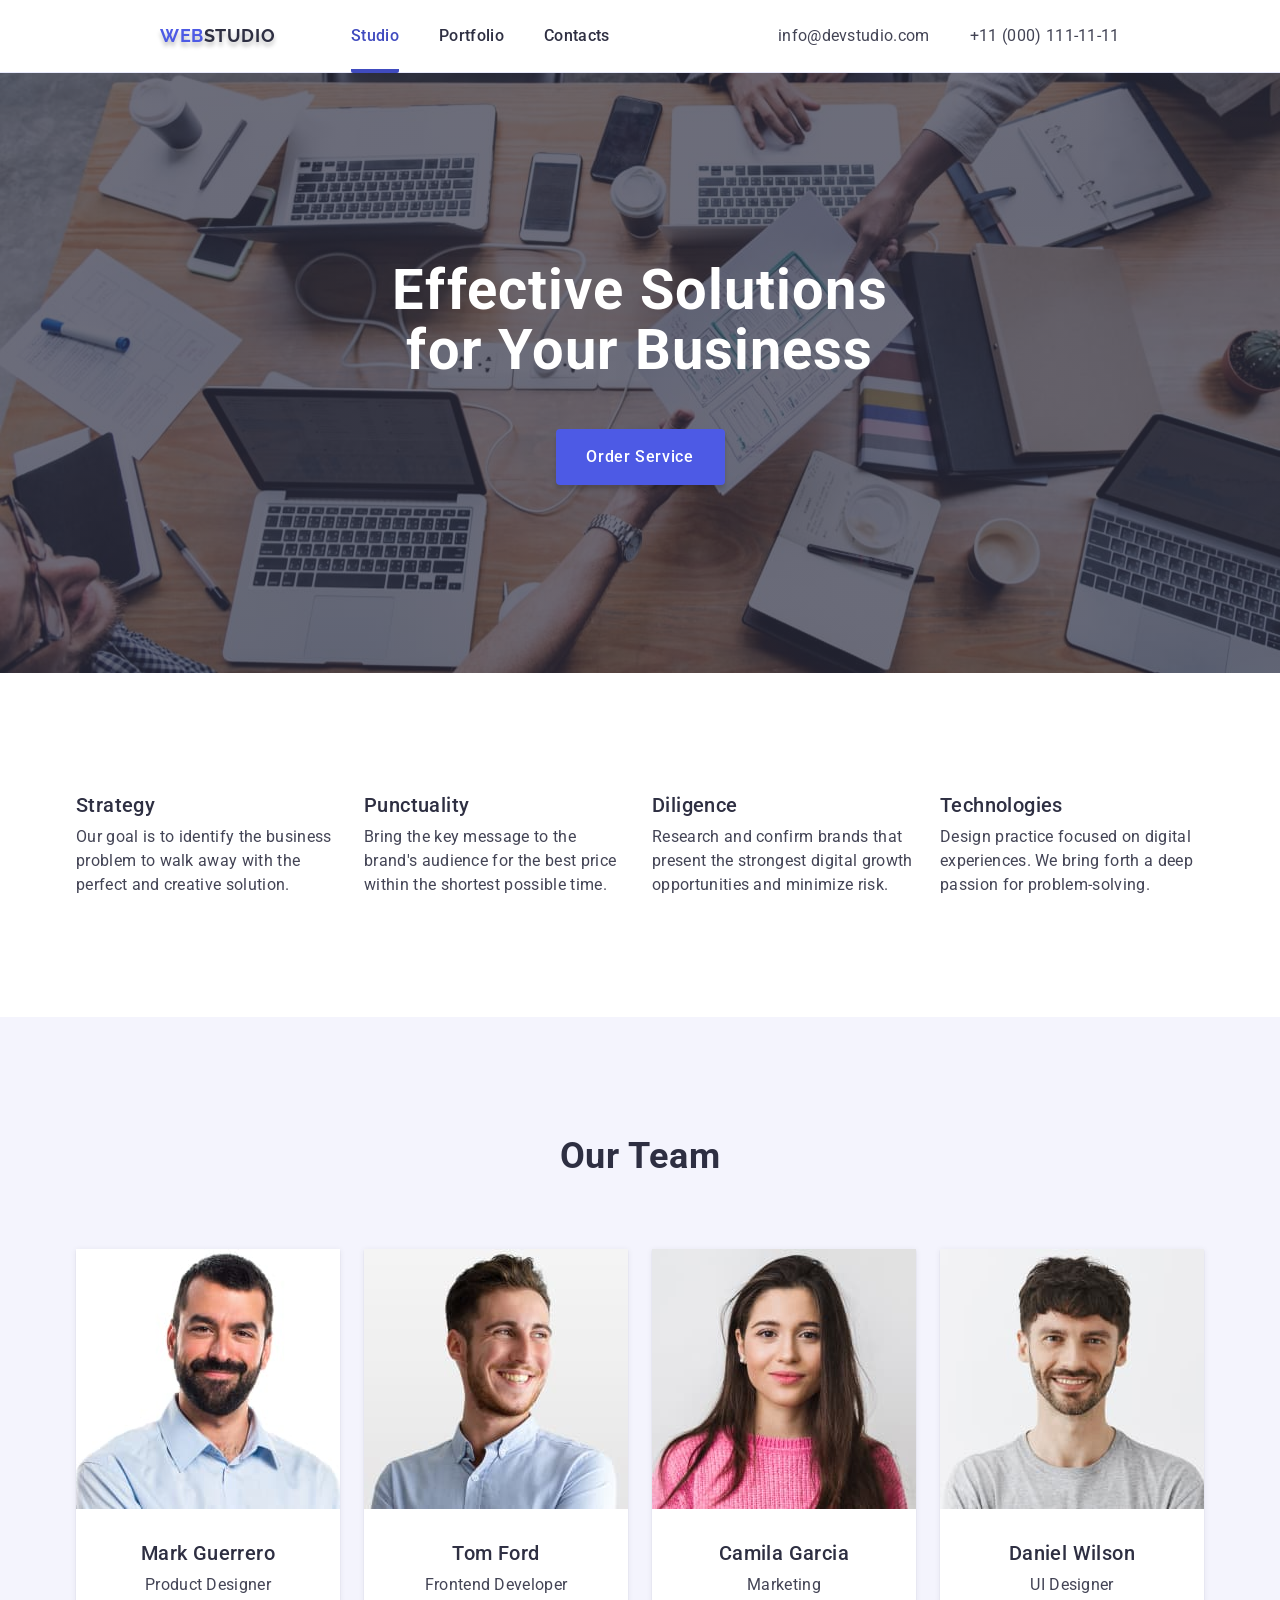
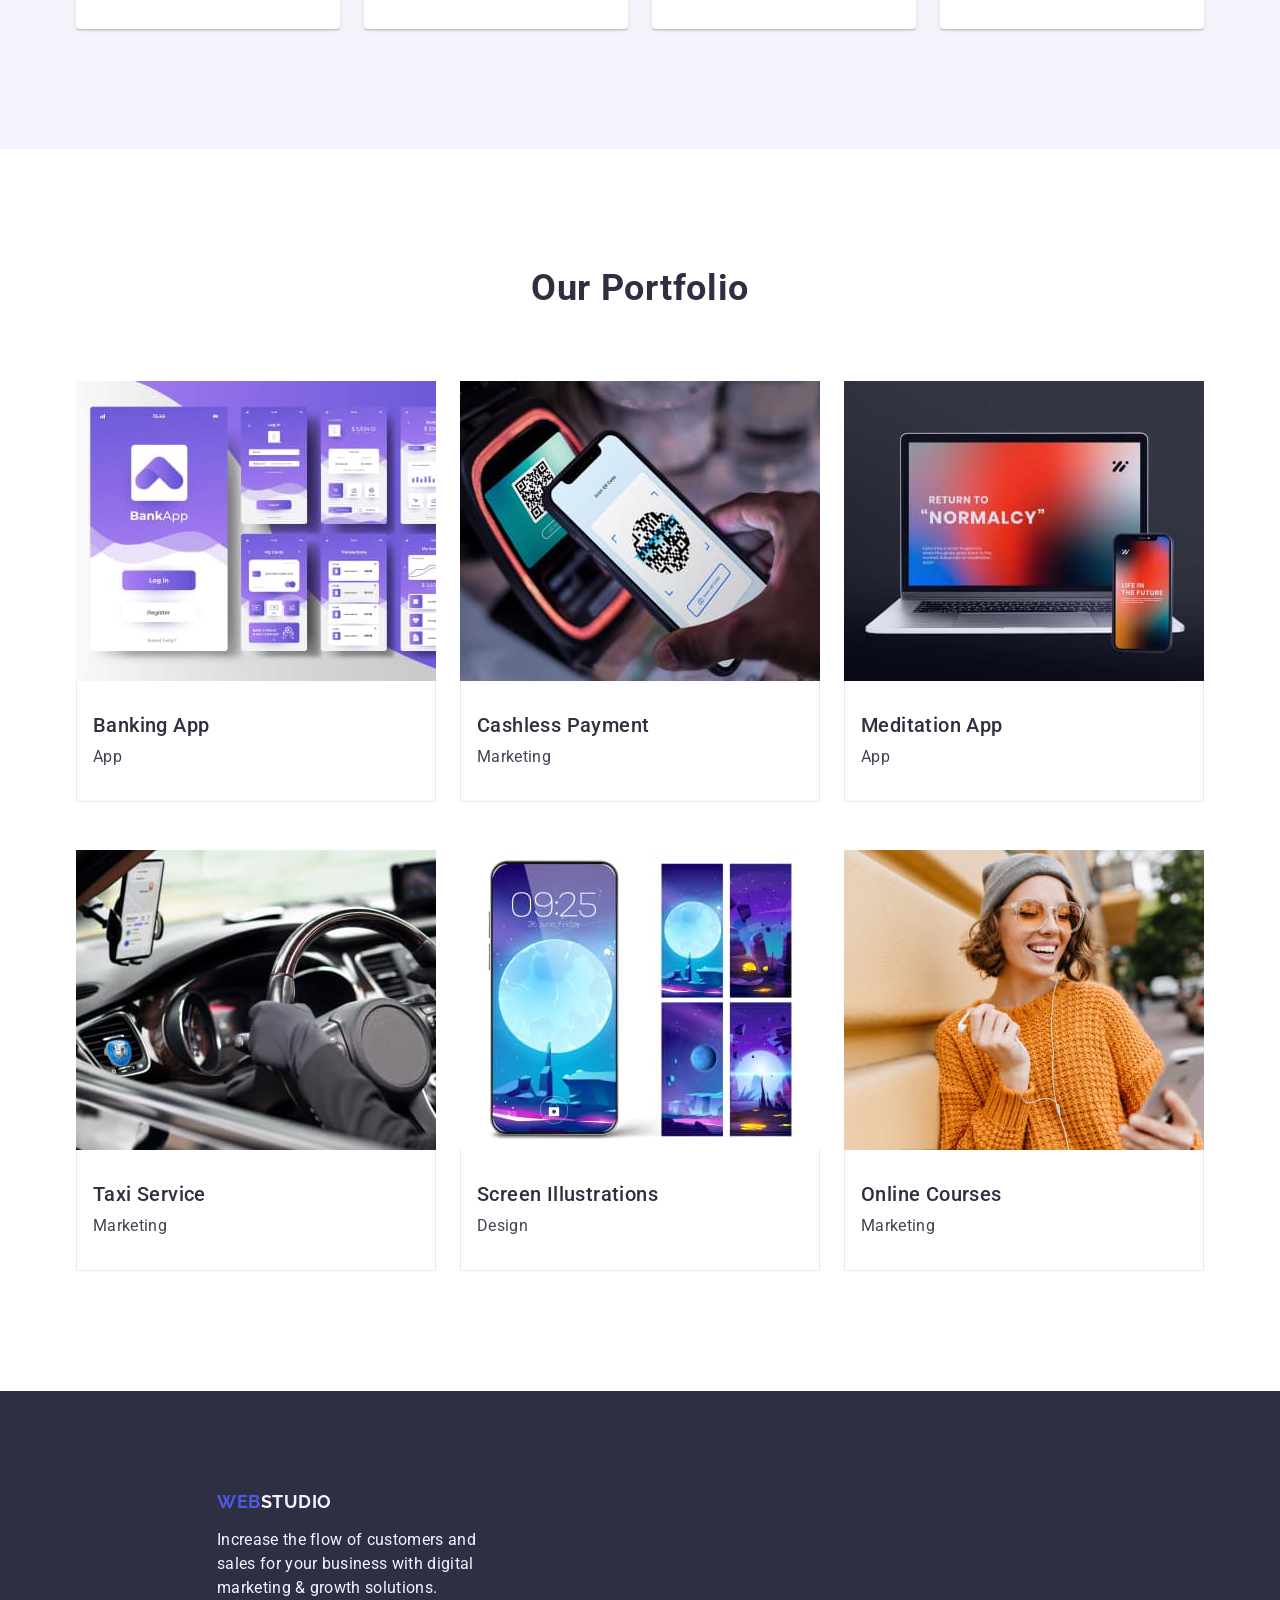
==== commit 78986050: "added header and active menu" ====
--- a/index.html
+++ b/index.html
@@ -21,8 +21,10 @@
             >Web<span class="color-logo-studio-menu">Studio</span>
           </a>
           <ul class="menu-nav">
-            <li class="menu-nav-list">
-              <a class="menu-nav-link" href="./index.html">Studio</a>
+            <li class="menu-nav-list menu-is-active">
+              <a class="menu-nav-link menu-is-active" href="./index.html"
+                >Studio</a
+              >
             </li>
             <li class="menu-nav-list">
               <a class="menu-nav-link" href="">Portfolio</a>
--- a/css/styles.css
+++ b/css/styles.css
@@ -57,6 +57,11 @@
 .menu{
     display: flex;
     justify-content: space-around;
+}
+.menu-nav-list > .menu-is-active{
+    color: #404bbf;
+    border-bottom: 4px solid #404bbf;
+    border-radius: 2px;
     
 }
 .menu-box-nav {
@@ -120,8 +125,15 @@
     max-width: 1440px;
     text-align: center;
     padding: 188px 0;
-    margin: 0 auto;
-    
+    margin: 0 auto; 
+}
+
+.hero{
+    background-image: linear-gradient(to bottom,
+        rgba(46, 47, 66, 0.7),
+        rgba(46, 47, 66, 0.7)) ,
+    url(../images/hero/people-office.jpg);
+    background-size: cover;
 }
 .hero-header{
     font-weight: 700;
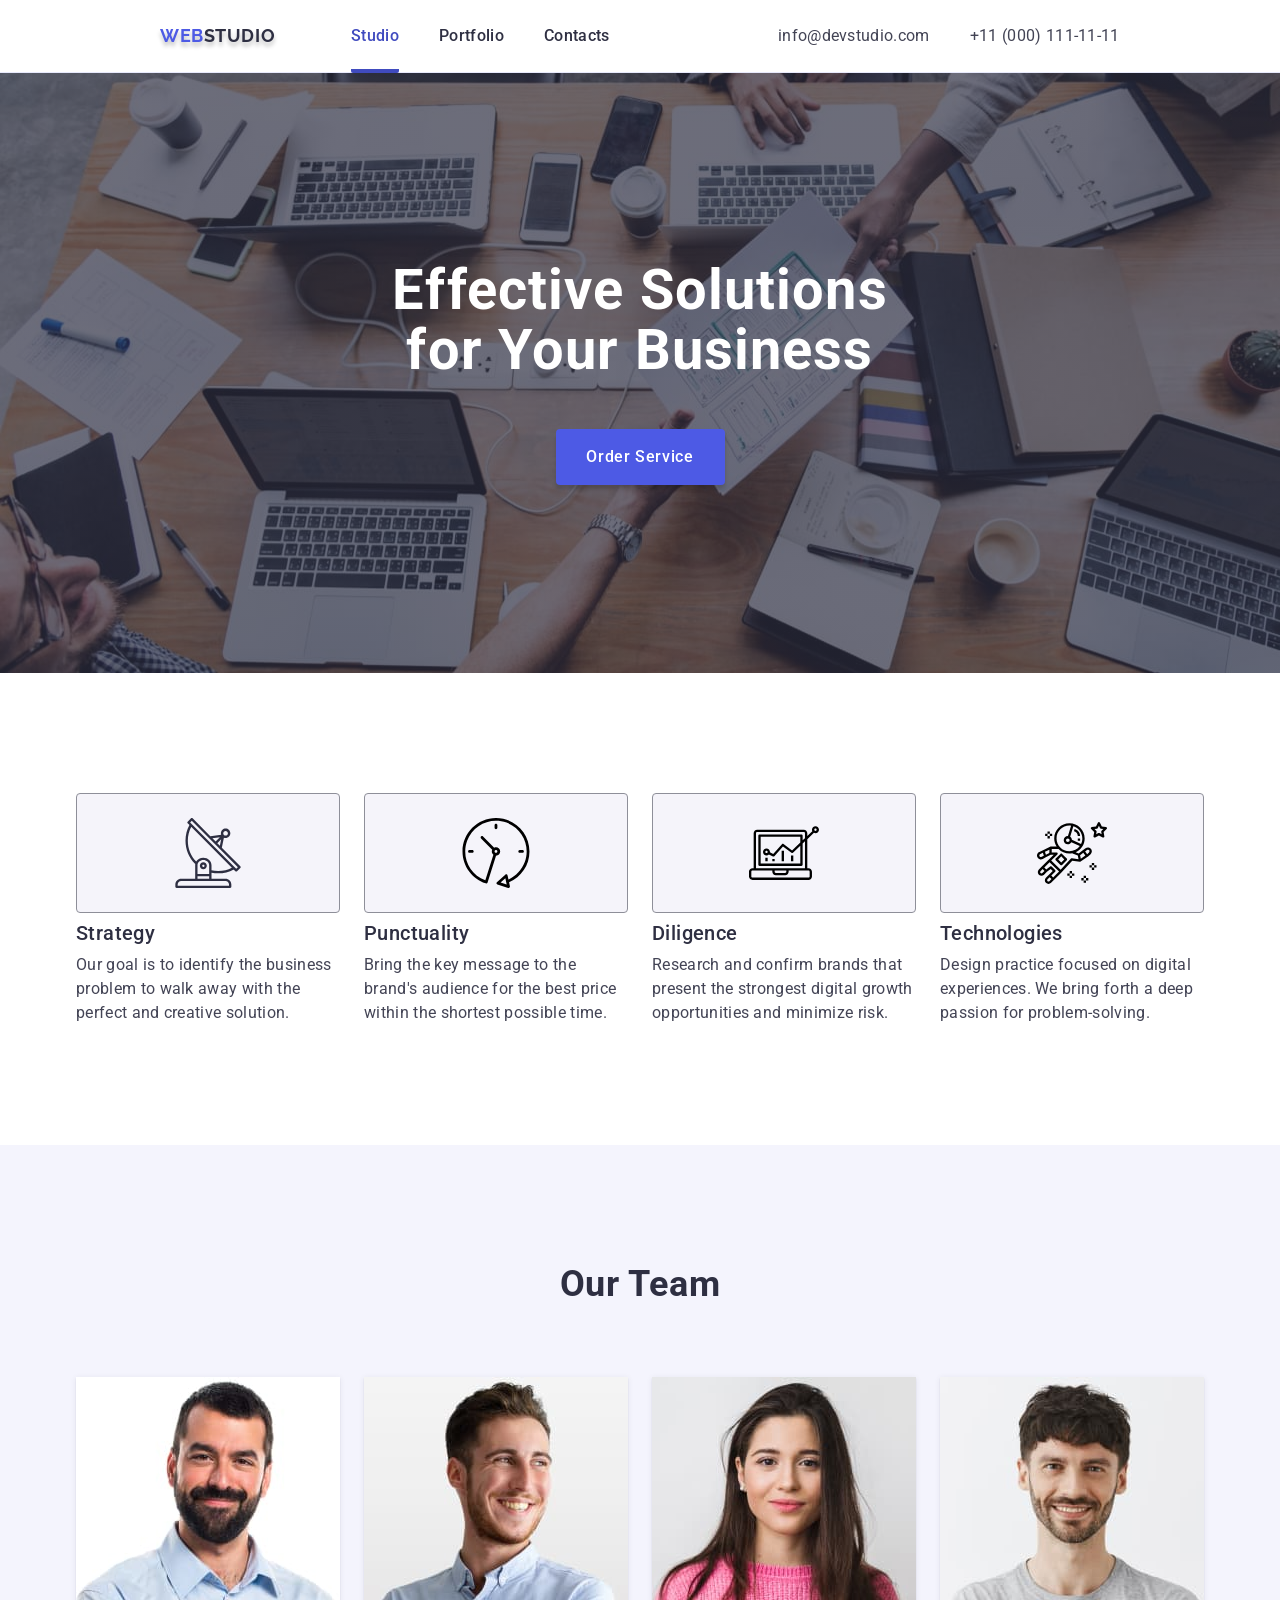
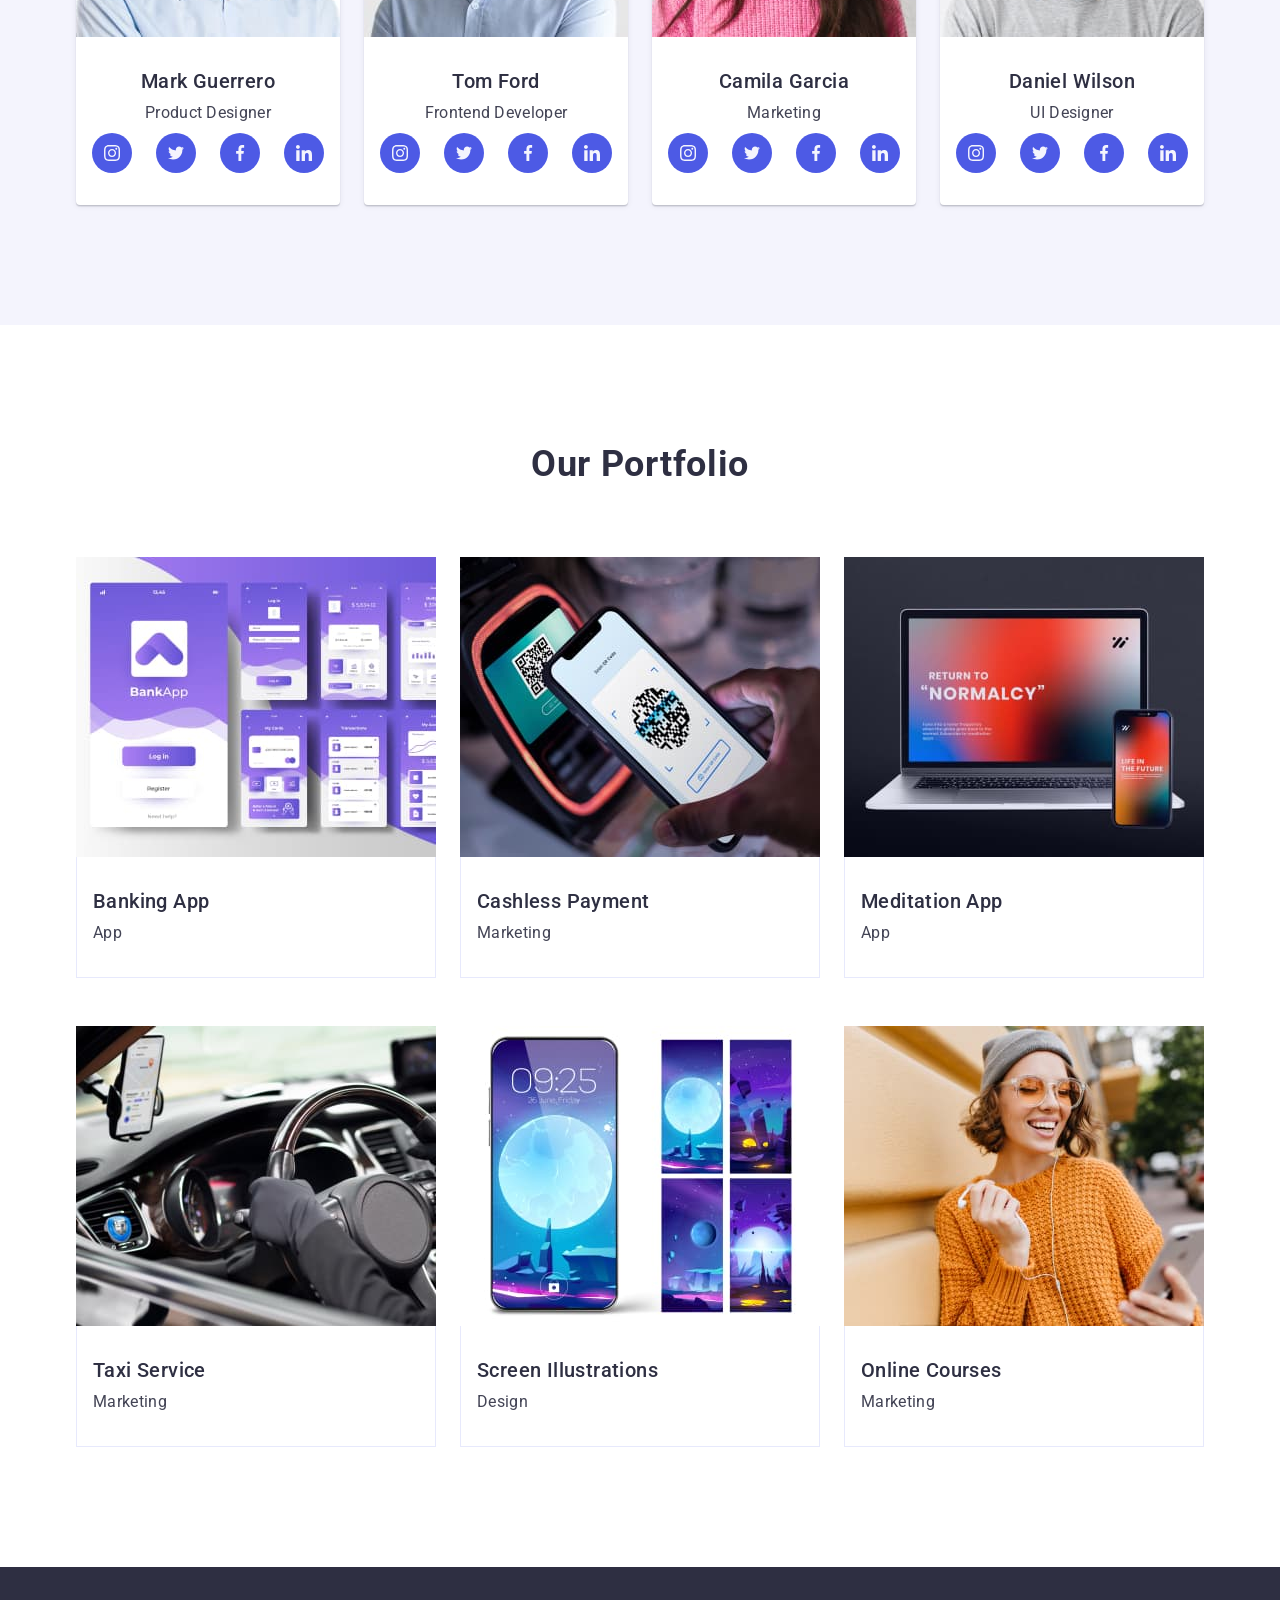
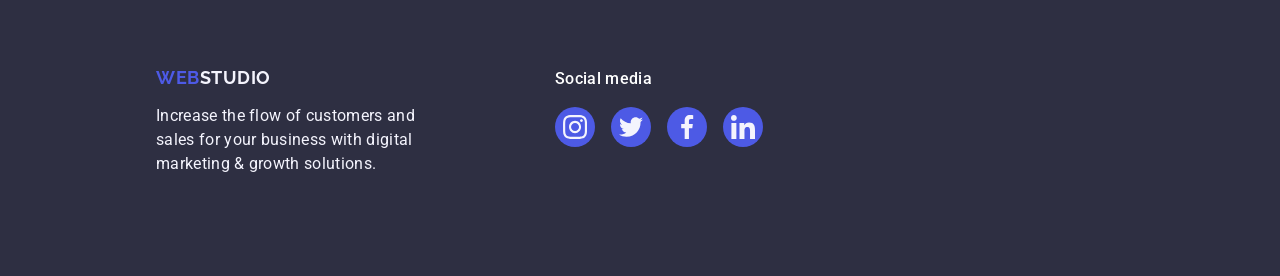
==== commit af13e240: "added all hw4" ====
--- a/index.html
+++ b/index.html
@@ -64,6 +64,11 @@
           <h2 class="visually-hidden">Feature</h2>
           <ul class="feature-list">
             <li class="feature-box">
+              <div class="background-icon-feature">
+                <svg class="icon-feature" width="70" height="70">
+                  <use href="./images/icons.svg#iconantenna"></use>
+                </svg>
+              </div>
               <h3 class="feature-second-header">Strategy</h3>
               <p class="feature-text">
                 Our goal is to identify the business problem to walk away with
@@ -71,6 +76,11 @@
               </p>
             </li>
             <li class="feature-box">
+              <div class="background-icon-feature">
+                <svg width="70" height="70">
+                  <use href="./images/icons.svg#iconclock"></use>
+                </svg>
+              </div>
               <h3 class="feature-second-header">Punctuality</h3>
               <p class="feature-text">
                 Bring the key message to the brand's audience for the best price
@@ -78,6 +88,11 @@
               </p>
             </li>
             <li class="feature-box">
+              <div class="background-icon-feature">
+                <svg width="70" height="70">
+                  <use href="./images/icons.svg#icondiagram"></use>
+                </svg>
+              </div>
               <h3 class="feature-second-header">Diligence</h3>
               <p class="feature-text">
                 Research and confirm brands that present the strongest digital
@@ -85,6 +100,11 @@
               </p>
             </li>
             <li class="feature-box">
+              <div class="background-icon-feature">
+                <svg width="70" height="70">
+                  <use href="./images/icons.svg#iconastronaut"></use>
+                </svg>
+              </div>
               <h3 class="feature-second-header">Technologies</h3>
               <p class="feature-text">
                 Design practice focused on digital experiences. We bring forth a
@@ -108,6 +128,36 @@
               <div class="our-team-name-box">
                 <h3 class="our-team-second-header">Mark Guerrero</h3>
                 <p class="our-team-text">Product Designer</p>
+                <ul class="svg-list-our-team">
+                  <li>
+                    <a class="svg-link-our-team" href="">
+                      <svg width="16" height="16">
+                        <use href="./images/icons.svg#iconinstagram"></use>
+                      </svg>
+                    </a>
+                  </li>
+                  <li>
+                    <a class="svg-link-our-team" href="">
+                      <svg width="16" height="16">
+                        <use href="./images/icons.svg#icontwitter"></use>
+                      </svg>
+                    </a>
+                  </li>
+                  <li>
+                    <a class="svg-link-our-team" href="">
+                      <svg width="16" height="16">
+                        <use href="./images/icons.svg#iconfacebook"></use>
+                      </svg>
+                    </a>
+                  </li>
+                  <li>
+                    <a class="svg-link-our-team" href="">
+                      <svg width="16" height="16">
+                        <use href="./images/icons.svg#iconlinkedin"></use>
+                      </svg>
+                    </a>
+                  </li>
+                </ul>
               </div>
             </li>
             <li class="our-team-box">
@@ -119,6 +169,36 @@
               <div class="our-team-name-box">
                 <h3 class="our-team-second-header">Tom Ford</h3>
                 <p class="our-team-text">Frontend Developer</p>
+                <ul class="svg-list-our-team">
+                  <li>
+                    <a class="svg-link-our-team" href="">
+                      <svg width="16" height="16">
+                        <use href="./images/icons.svg#iconinstagram"></use>
+                      </svg>
+                    </a>
+                  </li>
+                  <li>
+                    <a class="svg-link-our-team" href="">
+                      <svg width="16" height="16">
+                        <use href="./images/icons.svg#icontwitter"></use>
+                      </svg>
+                    </a>
+                  </li>
+                  <li>
+                    <a class="svg-link-our-team" href="">
+                      <svg width="16" height="16">
+                        <use href="./images/icons.svg#iconfacebook"></use>
+                      </svg>
+                    </a>
+                  </li>
+                  <li>
+                    <a class="svg-link-our-team" href="">
+                      <svg width="16" height="16">
+                        <use href="./images/icons.svg#iconlinkedin"></use>
+                      </svg>
+                    </a>
+                  </li>
+                </ul>
               </div>
             </li>
             <li class="our-team-box">
@@ -130,6 +210,36 @@
               <div class="our-team-name-box">
                 <h3 class="our-team-second-header">Camila Garcia</h3>
                 <p class="our-team-text">Marketing</p>
+                <ul class="svg-list-our-team">
+                  <li>
+                    <a class="svg-link-our-team" href="">
+                      <svg width="16" height="16">
+                        <use href="./images/icons.svg#iconinstagram"></use>
+                      </svg>
+                    </a>
+                  </li>
+                  <li>
+                    <a class="svg-link-our-team" href="">
+                      <svg width="16" height="16">
+                        <use href="./images/icons.svg#icontwitter"></use>
+                      </svg>
+                    </a>
+                  </li>
+                  <li>
+                    <a class="svg-link-our-team" href="">
+                      <svg width="16" height="16">
+                        <use href="./images/icons.svg#iconfacebook"></use>
+                      </svg>
+                    </a>
+                  </li>
+                  <li>
+                    <a class="svg-link-our-team" href="">
+                      <svg width="16" height="16">
+                        <use href="./images/icons.svg#iconlinkedin"></use>
+                      </svg>
+                    </a>
+                  </li>
+                </ul>
               </div>
             </li>
             <li class="our-team-box">
@@ -141,6 +251,36 @@
               <div class="our-team-name-box">
                 <h3 class="our-team-second-header">Daniel Wilson</h3>
                 <p class="our-team-text">UI Designer</p>
+                <ul class="svg-list-our-team">
+                  <li>
+                    <a class="svg-link-our-team" href="">
+                      <svg width="16" height="16">
+                        <use href="./images/icons.svg#iconinstagram"></use>
+                      </svg>
+                    </a>
+                  </li>
+                  <li>
+                    <a class="svg-link-our-team" href="">
+                      <svg width="16" height="16">
+                        <use href="./images/icons.svg#icontwitter"></use>
+                      </svg>
+                    </a>
+                  </li>
+                  <li>
+                    <a class="svg-link-our-team" href="">
+                      <svg width="16" height="16">
+                        <use href="./images/icons.svg#iconfacebook"></use>
+                      </svg>
+                    </a>
+                  </li>
+                  <li>
+                    <a class="svg-link-our-team" href="">
+                      <svg width="16" height="16">
+                        <use href="./images/icons.svg#iconlinkedin"></use>
+                      </svg>
+                    </a>
+                  </li>
+                </ul>
               </div>
             </li>
           </ul>
@@ -152,56 +292,101 @@
           <h2 class="our-portfolio-header">Our Portfolio</h2>
           <ul class="our-portfolio-list">
             <li class="our-portfolio-box">
-              <img
-                src="./images/our-portfolio/banking-app.jpg"
-                alt="zdjęcia ekranów BankApp"
-                width="360"
-              />
+              <div class="our-portfolio-half-box">
+                <img
+                  src="./images/our-portfolio/banking-app.jpg"
+                  alt="zdjęcia ekranów BankApp"
+                  width="360"
+                />
+                <div class="overlay">
+                  <p>
+                    14 Stylish and User-Friendly App Design Concepts · Task
+                    Manager App · Calorie Tracker App · Exotic Fruit Ecommerce
+                    App · Cloud Storage App
+                  </p>
+                </div>
+              </div>
               <div class="our-portfolio-border">
                 <h3 class="our-portfolio-second-header">Banking App</h3>
                 <p class="our-portfolio-text">App</p>
               </div>
             </li>
             <li class="our-portfolio-box">
-              <img
-                src="./images/our-portfolio/cashless-payment.jpg"
-                alt="płatości telefonem zbliżeniowo"
-                width="360"
-              />
+              <div class="our-portfolio-half-box">
+                <img
+                  src="./images/our-portfolio/cashless-payment.jpg"
+                  alt="płatości telefonem zbliżeniowo"
+                  width="360"
+                />
+                <div class="overlay">
+                  <p>
+                    14 Stylish and User-Friendly App Design Concepts · Task
+                    Manager App · Calorie Tracker App · Exotic Fruit Ecommerce
+                    App · Cloud Storage App
+                  </p>
+                </div>
+              </div>
               <div class="our-portfolio-border">
                 <h3 class="our-portfolio-second-header">Cashless Payment</h3>
                 <p class="our-portfolio-text">Marketing</p>
               </div>
             </li>
             <li class="our-portfolio-box">
-              <img
-                class="img-margin"
-                src="./images/our-portfolio/meditation-app.jpg"
-                alt="laptop i telefon"
-                width="360"
-              />
+              <div class="our-portfolio-half-box">
+                <img
+                  class="img-margin"
+                  src="./images/our-portfolio/meditation-app.jpg"
+                  alt="laptop i telefon"
+                  width="360"
+                />
+                <div class="overlay">
+                  <p>
+                    14 Stylish and User-Friendly App Design Concepts · Task
+                    Manager App · Calorie Tracker App · Exotic Fruit Ecommerce
+                    App · Cloud Storage App
+                  </p>
+                </div>
+              </div>
               <div class="our-portfolio-border">
                 <h3 class="our-portfolio-second-header">Meditation App</h3>
                 <p class="our-portfolio-text">App</p>
               </div>
             </li>
             <li class="our-portfolio-box">
-              <img
-                src="./images/our-portfolio/taxi-service.jpg"
-                alt="ręce na kierownicy samochodu z włączoną mapą"
-                width="360"
-              />
+              <div class="our-portfolio-half-box">
+                <img
+                  src="./images/our-portfolio/taxi-service.jpg"
+                  alt="ręce na kierownicy samochodu z włączoną mapą"
+                  width="360"
+                />
+                <div class="overlay">
+                  <p>
+                    14 Stylish and User-Friendly App Design Concepts · Task
+                    Manager App · Calorie Tracker App · Exotic Fruit Ecommerce
+                    App · Cloud Storage App
+                  </p>
+                </div>
+              </div>
               <div class="our-portfolio-border">
                 <h3 class="our-portfolio-second-header">Taxi Service</h3>
                 <p class="our-portfolio-text">Marketing</p>
               </div>
             </li>
             <li class="our-portfolio-box">
-              <img
-                src="./images/our-portfolio/screen-illustractions.jpg"
-                alt="tapety telefonu"
-                width="360"
-              />
+              <div class="our-portfolio-half-box">
+                <img
+                  src="./images/our-portfolio/screen-illustractions.jpg"
+                  alt="tapety telefonu"
+                  width="360"
+                />
+                <div class="overlay">
+                  <p>
+                    14 Stylish and User-Friendly App Design Concepts · Task
+                    Manager App · Calorie Tracker App · Exotic Fruit Ecommerce
+                    App · Cloud Storage App
+                  </p>
+                </div>
+              </div>
               <div class="our-portfolio-border">
                 <h3 class="our-portfolio-second-header">
                   Screen Illustrations
@@ -210,11 +395,20 @@
               </div>
             </li>
             <li class="our-portfolio-box">
-              <img
-                src="./images/our-portfolio/online-courses.jpg"
-                alt="usmiechnięta kobieta z telefonem"
-                width="360"
-              />
+              <div class="our-portfolio-half-box">
+                <img
+                  src="./images/our-portfolio/online-courses.jpg"
+                  alt="usmiechnięta kobieta z telefonem"
+                  width="360"
+                />
+                <div class="overlay">
+                  <p>
+                    14 Stylish and User-Friendly App Design Concepts · Task
+                    Manager App · Calorie Tracker App · Exotic Fruit Ecommerce
+                    App · Cloud Storage App
+                  </p>
+                </div>
+              </div>
               <div class="our-portfolio-border">
                 <h3 class="our-portfolio-second-header">Online Courses</h3>
                 <p class="our-portfolio-text">Marketing</p>
@@ -229,11 +423,44 @@
         <a class="logo link-logo-footer" href="./index.html"
           >Web<span class="color-logo-studio-footer">Studio</span></a
         >
-        <p class="text-footer">
+        <p class="text-footer-one">
           Increase the flow of customers and sales for your business with
           digital marketing & growth solutions.
         </p>
       </div>
+      <div>
+        <p class="text-footer-two">Social media</p>
+        <ul class="list-svg-footer-sm">
+          <li>
+            <a class="svg-footer-sm" href="">
+              <svg width="24" height="24">
+                <use href="./images/icons.svg#iconinstagram"></use>
+              </svg>
+            </a>
+          </li>
+          <li>
+            <a class="svg-footer-sm" href="">
+              <svg width="24" height="24">
+                <use href="./images/icons.svg#icontwitter"></use>
+              </svg>
+            </a>
+          </li>
+          <li>
+            <a class="svg-footer-sm" href="">
+              <svg width="24" height="24">
+                <use href="./images/icons.svg#iconfacebook"></use>
+              </svg>
+            </a>
+          </li>
+          <li>
+            <a class="svg-footer-sm" href="">
+              <svg width="24" height="24">
+                <use href="./images/icons.svg#iconlinkedin"></use>
+              </svg>
+            </a>
+          </li>
+        </ul>
+      </div>
     </footer>
   </body>
 </html>
--- a/css/styles.css
+++ b/css/styles.css
@@ -196,13 +196,27 @@
     letter-spacing: 0.02em;
     color: #2e2f42;
     margin-bottom: 8px;
+    margin-top: 8px;
 }
 .feature-text{
     line-height: 150%;
     color: #434455;
 }
 
-
+.background-icon-feature{
+    background-color: #f5f4fa;
+    display: flex;
+    justify-content: center;
+    padding-top: 24px;
+    padding-bottom: 24px;
+    text-align: center;
+    border: 1px solid #8e8f99;
+    border-radius: 4px;
+}
+
+.icon-feature{
+    fill: #2e2f42;
+}
 
 /*Our Team*/
 .our-team{
@@ -248,8 +262,32 @@
         letter-spacing: 0.02em;
         text-align: center;
         color: #434455;
-}
-
+        margin-bottom: 8px;
+}
+
+.svg-list-our-team{
+    list-style: none;
+        text-align: center;
+        justify-content: left;
+        display: flex;
+        gap: 24px;
+        padding-left: 16px;
+}
+
+.svg-link-our-team{
+    display: flex;
+        align-items: center;
+        justify-content: center;
+        border-radius: 50%;
+        background-color: #4d5ae5;
+        fill: #f4f4fd;
+        height: 40px;
+        width: 40px;
+}
+
+.svg-list-our-team a:hover{
+    background-color: #404bbf;
+}
 
 
 /*Our Portfolio*/
@@ -291,6 +329,10 @@
 .our-portfolio-box{
     width: calc((100% - 48px) / 3);
 }
+.our-portfolio-half-box{
+    position: relative;
+    overflow: hidden;
+}
 
 .our-portfolio-text{
         line-height: 150%;
@@ -306,29 +348,96 @@
     margin-bottom: 8px;
 }
 
+.our-portfolio-box:hover{
+    cursor: pointer;
+    box-shadow: 0 2px 1px 0 rgba(46, 47, 66, 0.08), 0 1px 1px 0 rgba(46, 47, 66, 0.16), 0 1px 6px 0 rgba(46, 47, 66, 0.08);
+}
+
+.overlay {
+    position: absolute;
+    top: 0;
+    left: 0;
+    width: 100%;
+    height: 100%;
+    transform: translateY(100%);
+    z-index: -1;
+    transition-duration: 250ms;
+    transition-timing-function: cubic-bezier(0.4, 0, 0.2, 1);
+}
+
+.overlay p {
+    color: #f4f4fd;
+    font-size: 16px;
+    line-height: 150%;
+    letter-spacing: 0.02em;
+    padding-top: 40px;
+    padding-left: 32px;
+    padding-right: 32px;
+    font-weight: 400;
+}
+
+.our-portfolio-box:hover .overlay {
+    transform: translateY(0);
+    z-index: 1;
+    background-color:#4d5ae5;
+}
 
 /*FOOTER*/
 .box-footer {
     background-color: #2e2f42;
     padding: 100px 0;
+    display: flex;
 }
 
 .color-logo-studio-footer {
     color: #f4f4fd;
 }
 
-.text-footer{
+.text-footer-one{
         line-height: 1.5;
         letter-spacing: 0.02em;
         color: #f4f4fd;
         max-width: 264px; 
 }
 
+.text-footer-two{
+        font-weight: 500;
+        line-height: 150%;
+        letter-spacing: 0.02em;
+        color: #fff;
+        margin-bottom: 16px;
+}
+
 .logo-footer{
     padding-left: 156px;
+    margin-left: 0;
+    margin-right: 120px;
 }
 
 .link-logo-footer{
     display: inline-block;
     margin-bottom: 16px;
+}
+
+.list-svg-footer-sm{
+    list-style: none;
+    text-align: center;
+    justify-content: left;
+    display: flex;
+    gap: 16px;
+}
+
+.svg-footer-sm{
+    display: flex;
+    align-items: center;
+    justify-content: center;
+    border-radius: 50%;
+    background-color: #4d5ae5;
+    fill: #f4f4fd;
+    height: 40px;
+    width: 40px;
+}
+
+.list-svg-footer-sm a:hover{
+    background-color: #31d0aa;
 }
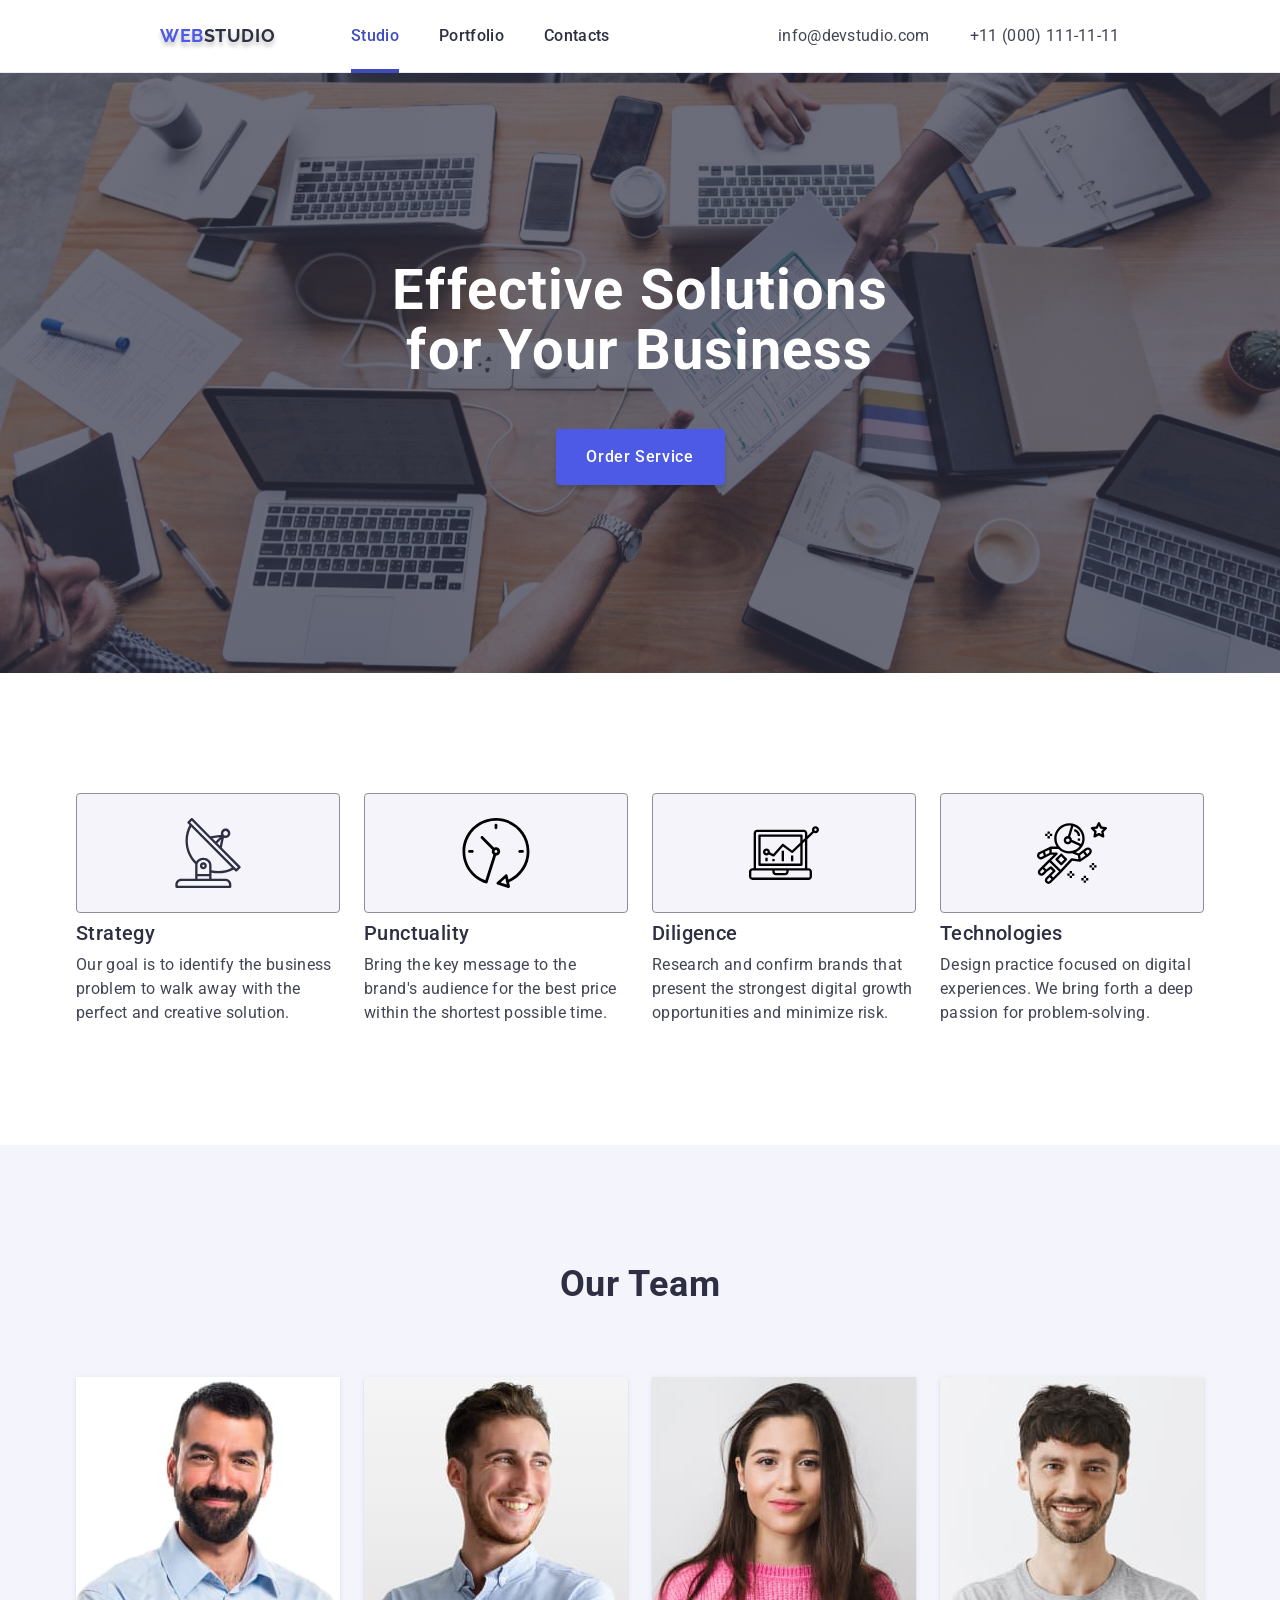
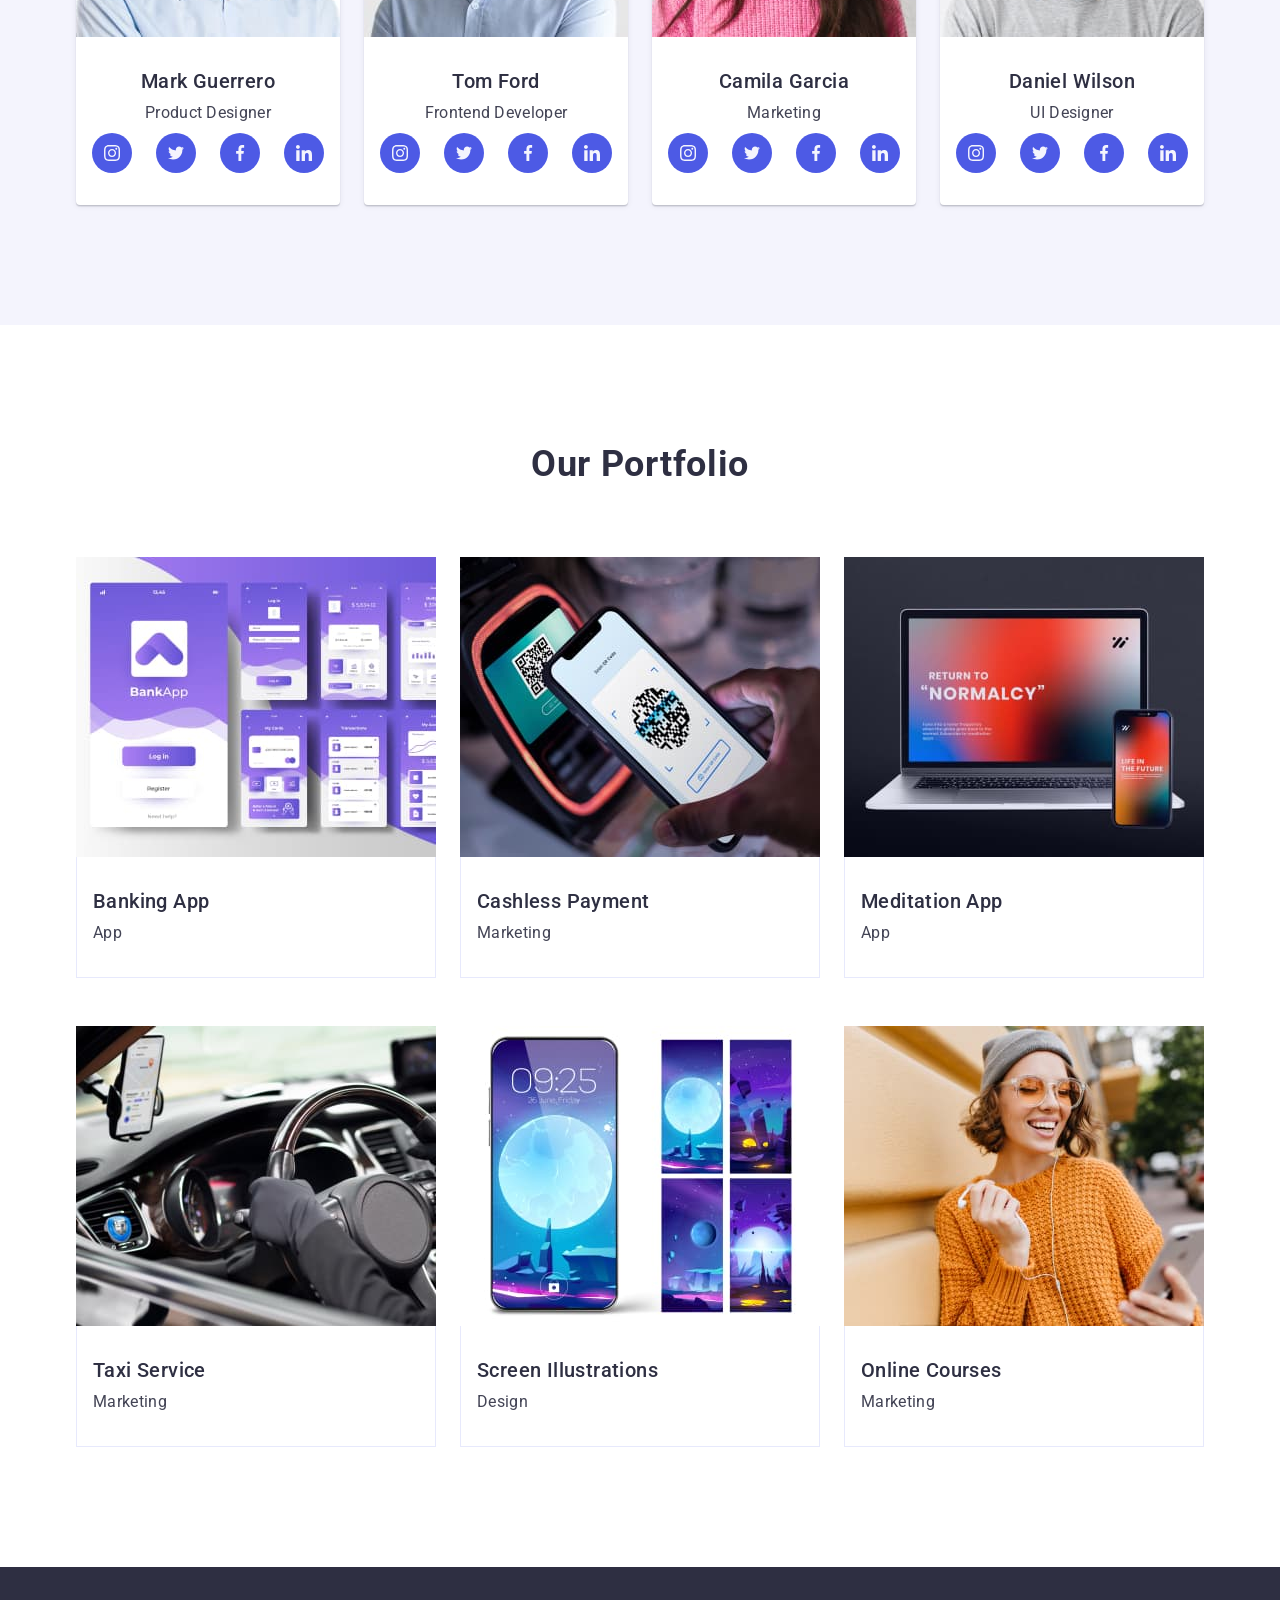
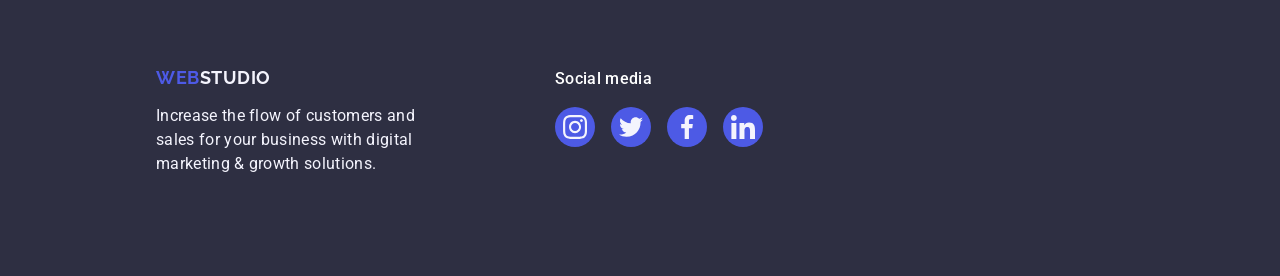
==== commit cd87b91a: "added hw4" ====
--- a/index.html
+++ b/index.html
@@ -21,7 +21,7 @@
             >Web<span class="color-logo-studio-menu">Studio</span>
           </a>
           <ul class="menu-nav">
-            <li class="menu-nav-list menu-is-active">
+            <li class="menu-nav-list">
               <a class="menu-nav-link menu-is-active" href="./index.html"
                 >Studio</a
               >
--- a/css/styles.css
+++ b/css/styles.css
@@ -58,12 +58,36 @@
     display: flex;
     justify-content: space-around;
 }
+
+.menu-nav-list{
+    position: relative;
+}
 .menu-nav-list > .menu-is-active{
     color: #404bbf;
-    border-bottom: 4px solid #404bbf;
-    border-radius: 2px;
-    
-}
+}
+
+.menu-is-active::after{
+    content: '';
+    display: inline-block;
+    width: 100%;
+    left: 0;
+    margin-top: 45px;
+    position: absolute;
+    border-bottom: solid 4px #404bbf;
+}
+
+.menu-nav-link:hover::after {
+    content: '';
+    align-items: center;
+    display: inline-block;
+    border-radius: 4px;
+    width: 100%;
+    margin-top: 45px;
+    position: absolute;
+    left: 0%;
+    border-bottom: solid 4px #404bbf;
+}
+
 .menu-box-nav {
     display: flex;
     align-items: center;
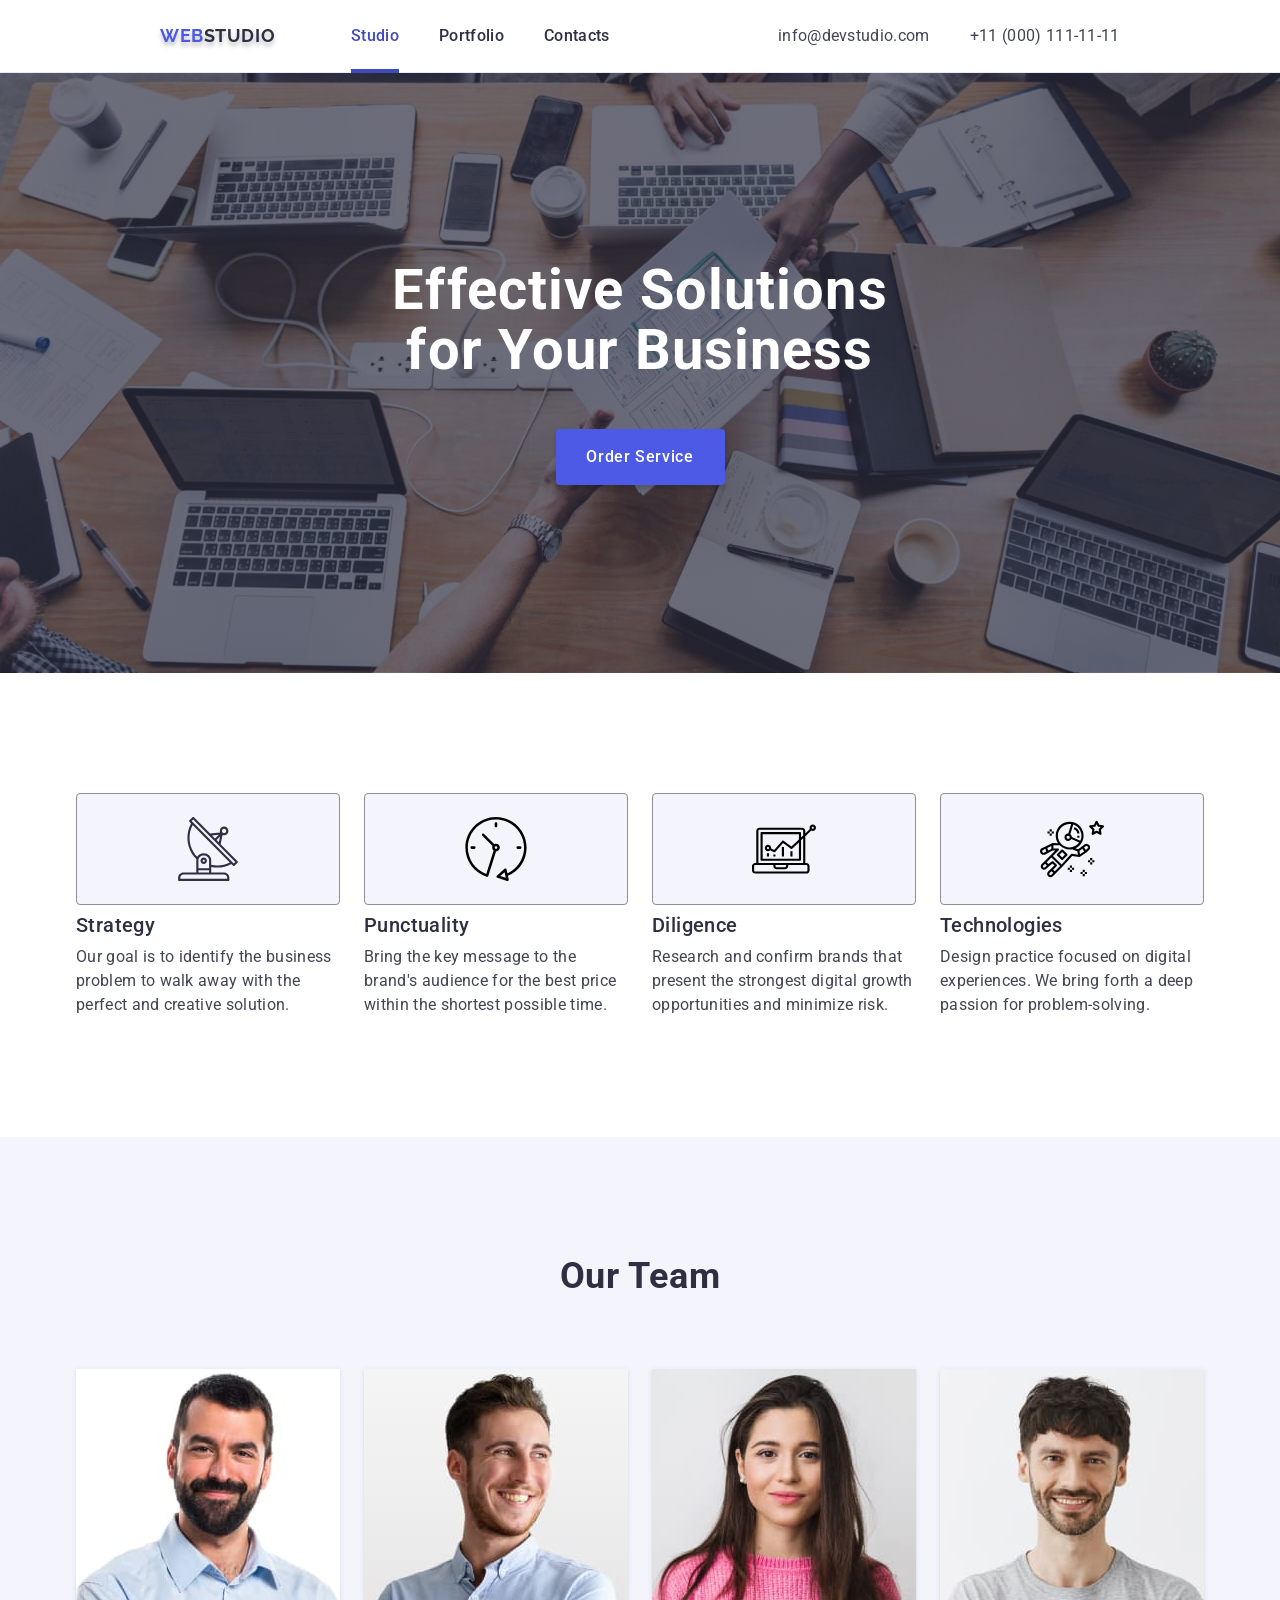
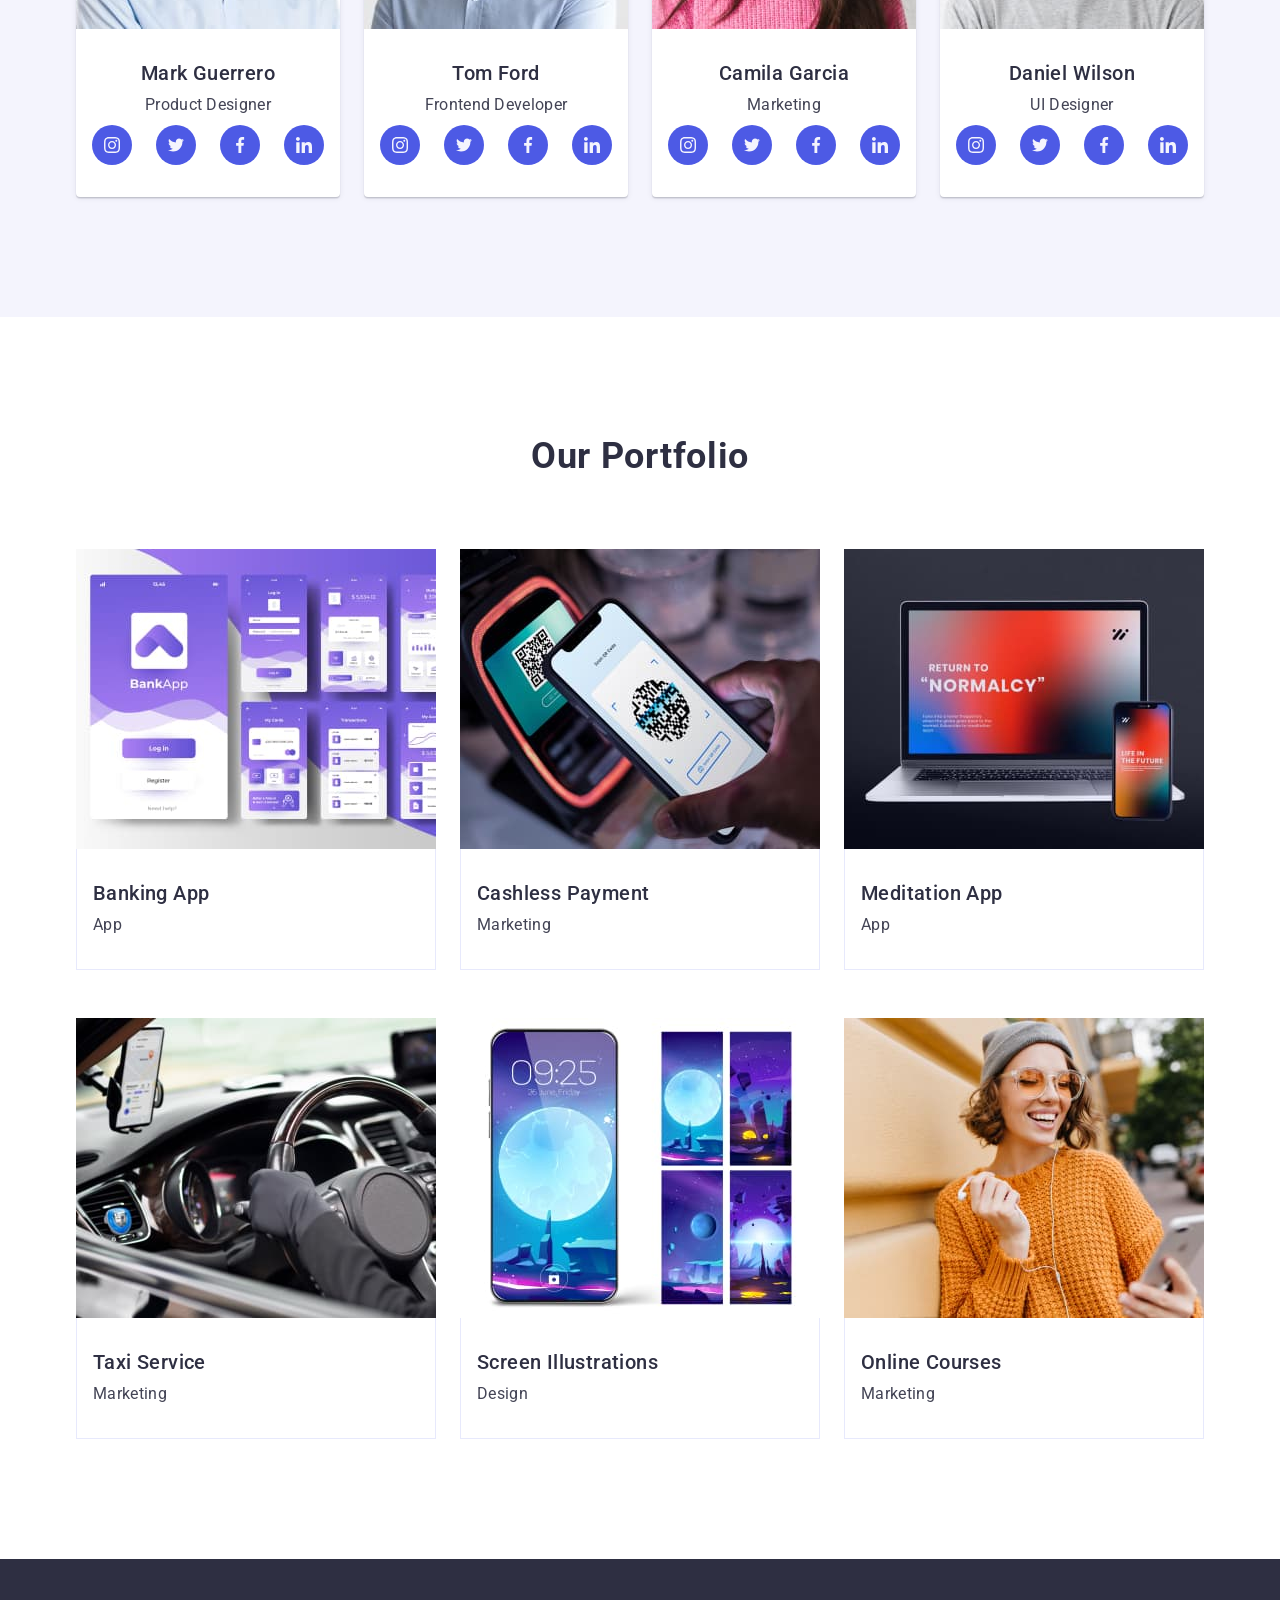
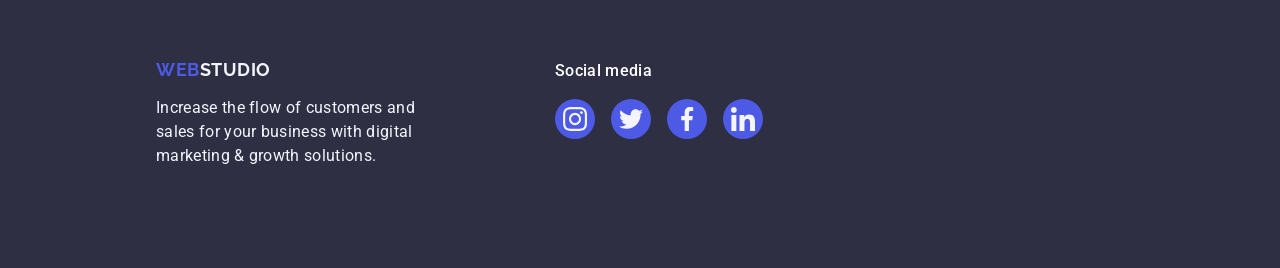
==== commit 7111d861: "..." ====
--- a/index.html
+++ b/index.html
@@ -65,7 +65,7 @@
           <ul class="feature-list">
             <li class="feature-box">
               <div class="background-icon-feature">
-                <svg class="icon-feature" width="70" height="70">
+                <svg class="icon-feature" width="64" height="64">
                   <use href="./images/icons.svg#iconantenna"></use>
                 </svg>
               </div>
@@ -77,7 +77,7 @@
             </li>
             <li class="feature-box">
               <div class="background-icon-feature">
-                <svg width="70" height="70">
+                <svg width="64" height="64">
                   <use href="./images/icons.svg#iconclock"></use>
                 </svg>
               </div>
@@ -89,7 +89,7 @@
             </li>
             <li class="feature-box">
               <div class="background-icon-feature">
-                <svg width="70" height="70">
+                <svg width="64" height="64">
                   <use href="./images/icons.svg#icondiagram"></use>
                 </svg>
               </div>
@@ -101,7 +101,7 @@
             </li>
             <li class="feature-box">
               <div class="background-icon-feature">
-                <svg width="70" height="70">
+                <svg width="64" height="64">
                   <use href="./images/icons.svg#iconastronaut"></use>
                 </svg>
               </div>
@@ -129,30 +129,30 @@
                 <h3 class="our-team-second-header">Mark Guerrero</h3>
                 <p class="our-team-text">Product Designer</p>
                 <ul class="svg-list-our-team">
-                  <li>
-                    <a class="svg-link-our-team" href="">
-                      <svg width="16" height="16">
+                  <li class="empty">
+                    <a class="svg-link-our-team" href="">
+                      <svg class="empty" width="16" height="16">
                         <use href="./images/icons.svg#iconinstagram"></use>
                       </svg>
                     </a>
                   </li>
-                  <li>
-                    <a class="svg-link-our-team" href="">
-                      <svg width="16" height="16">
+                  <li class="empty">
+                    <a class="svg-link-our-team" href="">
+                      <svg class="empty" width="16" height="16">
                         <use href="./images/icons.svg#icontwitter"></use>
                       </svg>
                     </a>
                   </li>
-                  <li>
-                    <a class="svg-link-our-team" href="">
-                      <svg width="16" height="16">
+                  <li class="empty">
+                    <a class="svg-link-our-team" href="">
+                      <svg class="empty" width="16" height="16">
                         <use href="./images/icons.svg#iconfacebook"></use>
                       </svg>
                     </a>
                   </li>
-                  <li>
-                    <a class="svg-link-our-team" href="">
-                      <svg width="16" height="16">
+                  <li class="empty">
+                    <a class="svg-link-our-team" href="">
+                      <svg class="empty" width="16" height="16">
                         <use href="./images/icons.svg#iconlinkedin"></use>
                       </svg>
                     </a>
@@ -170,30 +170,30 @@
                 <h3 class="our-team-second-header">Tom Ford</h3>
                 <p class="our-team-text">Frontend Developer</p>
                 <ul class="svg-list-our-team">
-                  <li>
-                    <a class="svg-link-our-team" href="">
-                      <svg width="16" height="16">
+                  <li class="empty">
+                    <a class="svg-link-our-team" href="">
+                      <svg class="empty" width="16" height="16">
                         <use href="./images/icons.svg#iconinstagram"></use>
                       </svg>
                     </a>
                   </li>
-                  <li>
-                    <a class="svg-link-our-team" href="">
-                      <svg width="16" height="16">
+                  <li class="empty">
+                    <a class="svg-link-our-team" href="">
+                      <svg class="empty" width="16" height="16">
                         <use href="./images/icons.svg#icontwitter"></use>
                       </svg>
                     </a>
                   </li>
-                  <li>
-                    <a class="svg-link-our-team" href="">
-                      <svg width="16" height="16">
+                  <li class="empty">
+                    <a class="svg-link-our-team" href="">
+                      <svg class="empty" width="16" height="16">
                         <use href="./images/icons.svg#iconfacebook"></use>
                       </svg>
                     </a>
                   </li>
-                  <li>
-                    <a class="svg-link-our-team" href="">
-                      <svg width="16" height="16">
+                  <li class="empty">
+                    <a class="svg-link-our-team" href="">
+                      <svg class="empty" width="16" height="16">
                         <use href="./images/icons.svg#iconlinkedin"></use>
                       </svg>
                     </a>
@@ -211,30 +211,30 @@
                 <h3 class="our-team-second-header">Camila Garcia</h3>
                 <p class="our-team-text">Marketing</p>
                 <ul class="svg-list-our-team">
-                  <li>
-                    <a class="svg-link-our-team" href="">
-                      <svg width="16" height="16">
+                  <li class="empty">
+                    <a class="svg-link-our-team" href="">
+                      <svg class="empty" width="16" height="16">
                         <use href="./images/icons.svg#iconinstagram"></use>
                       </svg>
                     </a>
                   </li>
-                  <li>
-                    <a class="svg-link-our-team" href="">
-                      <svg width="16" height="16">
+                  <li class="empty">
+                    <a class="svg-link-our-team" href="">
+                      <svg class="empty" width="16" height="16">
                         <use href="./images/icons.svg#icontwitter"></use>
                       </svg>
                     </a>
                   </li>
-                  <li>
-                    <a class="svg-link-our-team" href="">
-                      <svg width="16" height="16">
+                  <li class="empty">
+                    <a class="svg-link-our-team" href="">
+                      <svg class="empty" width="16" height="16">
                         <use href="./images/icons.svg#iconfacebook"></use>
                       </svg>
                     </a>
                   </li>
-                  <li>
-                    <a class="svg-link-our-team" href="">
-                      <svg width="16" height="16">
+                  <li class="empty">
+                    <a class="svg-link-our-team" href="">
+                      <svg class="empty" width="16" height="16">
                         <use href="./images/icons.svg#iconlinkedin"></use>
                       </svg>
                     </a>
@@ -252,30 +252,30 @@
                 <h3 class="our-team-second-header">Daniel Wilson</h3>
                 <p class="our-team-text">UI Designer</p>
                 <ul class="svg-list-our-team">
-                  <li>
-                    <a class="svg-link-our-team" href="">
-                      <svg width="16" height="16">
+                  <li class="empty">
+                    <a class="svg-link-our-team" href="">
+                      <svg class="empty" width="16" height="16">
                         <use href="./images/icons.svg#iconinstagram"></use>
                       </svg>
                     </a>
                   </li>
-                  <li>
-                    <a class="svg-link-our-team" href="">
-                      <svg width="16" height="16">
+                  <li class="empty">
+                    <a class="svg-link-our-team" href="">
+                      <svg class="empty" width="16" height="16">
                         <use href="./images/icons.svg#icontwitter"></use>
                       </svg>
                     </a>
                   </li>
-                  <li>
-                    <a class="svg-link-our-team" href="">
-                      <svg width="16" height="16">
+                  <li class="empty">
+                    <a class="svg-link-our-team" href="">
+                      <svg class="empty" width="16" height="16">
                         <use href="./images/icons.svg#iconfacebook"></use>
                       </svg>
                     </a>
                   </li>
-                  <li>
-                    <a class="svg-link-our-team" href="">
-                      <svg width="16" height="16">
+                  <li class="empty">
+                    <a class="svg-link-our-team" href="">
+                      <svg class="empty" width="16" height="16">
                         <use href="./images/icons.svg#iconlinkedin"></use>
                       </svg>
                     </a>
@@ -298,13 +298,11 @@
                   alt="zdjęcia ekranów BankApp"
                   width="360"
                 />
-                <div class="overlay">
-                  <p>
-                    14 Stylish and User-Friendly App Design Concepts · Task
-                    Manager App · Calorie Tracker App · Exotic Fruit Ecommerce
-                    App · Cloud Storage App
-                  </p>
-                </div>
+                <p class="overlay-text">
+                  14 Stylish and User-Friendly App Design Concepts · Task
+                  Manager App · Calorie Tracker App · Exotic Fruit Ecommerce App
+                  · Cloud Storage App
+                </p>
               </div>
               <div class="our-portfolio-border">
                 <h3 class="our-portfolio-second-header">Banking App</h3>
@@ -318,13 +316,12 @@
                   alt="płatości telefonem zbliżeniowo"
                   width="360"
                 />
-                <div class="overlay">
-                  <p>
-                    14 Stylish and User-Friendly App Design Concepts · Task
-                    Manager App · Calorie Tracker App · Exotic Fruit Ecommerce
-                    App · Cloud Storage App
-                  </p>
-                </div>
+
+                <p class="overlay-text">
+                  14 Stylish and User-Friendly App Design Concepts · Task
+                  Manager App · Calorie Tracker App · Exotic Fruit Ecommerce App
+                  · Cloud Storage App
+                </p>
               </div>
               <div class="our-portfolio-border">
                 <h3 class="our-portfolio-second-header">Cashless Payment</h3>
@@ -339,13 +336,12 @@
                   alt="laptop i telefon"
                   width="360"
                 />
-                <div class="overlay">
-                  <p>
-                    14 Stylish and User-Friendly App Design Concepts · Task
-                    Manager App · Calorie Tracker App · Exotic Fruit Ecommerce
-                    App · Cloud Storage App
-                  </p>
-                </div>
+
+                <p class="overlay-text">
+                  14 Stylish and User-Friendly App Design Concepts · Task
+                  Manager App · Calorie Tracker App · Exotic Fruit Ecommerce App
+                  · Cloud Storage App
+                </p>
               </div>
               <div class="our-portfolio-border">
                 <h3 class="our-portfolio-second-header">Meditation App</h3>
@@ -359,13 +355,12 @@
                   alt="ręce na kierownicy samochodu z włączoną mapą"
                   width="360"
                 />
-                <div class="overlay">
-                  <p>
-                    14 Stylish and User-Friendly App Design Concepts · Task
-                    Manager App · Calorie Tracker App · Exotic Fruit Ecommerce
-                    App · Cloud Storage App
-                  </p>
-                </div>
+
+                <p class="overlay-text">
+                  14 Stylish and User-Friendly App Design Concepts · Task
+                  Manager App · Calorie Tracker App · Exotic Fruit Ecommerce App
+                  · Cloud Storage App
+                </p>
               </div>
               <div class="our-portfolio-border">
                 <h3 class="our-portfolio-second-header">Taxi Service</h3>
@@ -379,13 +374,12 @@
                   alt="tapety telefonu"
                   width="360"
                 />
-                <div class="overlay">
-                  <p>
-                    14 Stylish and User-Friendly App Design Concepts · Task
-                    Manager App · Calorie Tracker App · Exotic Fruit Ecommerce
-                    App · Cloud Storage App
-                  </p>
-                </div>
+
+                <p class="overlay-text">
+                  14 Stylish and User-Friendly App Design Concepts · Task
+                  Manager App · Calorie Tracker App · Exotic Fruit Ecommerce App
+                  · Cloud Storage App
+                </p>
               </div>
               <div class="our-portfolio-border">
                 <h3 class="our-portfolio-second-header">
@@ -401,13 +395,12 @@
                   alt="usmiechnięta kobieta z telefonem"
                   width="360"
                 />
-                <div class="overlay">
-                  <p>
-                    14 Stylish and User-Friendly App Design Concepts · Task
-                    Manager App · Calorie Tracker App · Exotic Fruit Ecommerce
-                    App · Cloud Storage App
-                  </p>
-                </div>
+
+                <p class="overlay-text">
+                  14 Stylish and User-Friendly App Design Concepts · Task
+                  Manager App · Calorie Tracker App · Exotic Fruit Ecommerce App
+                  · Cloud Storage App
+                </p>
               </div>
               <div class="our-portfolio-border">
                 <h3 class="our-portfolio-second-header">Online Courses</h3>
@@ -419,47 +412,49 @@
       </section>
     </main>
     <footer class="box-footer">
-      <div class="logo-footer container">
-        <a class="logo link-logo-footer" href="./index.html"
-          >Web<span class="color-logo-studio-footer">Studio</span></a
-        >
-        <p class="text-footer-one">
-          Increase the flow of customers and sales for your business with
-          digital marketing & growth solutions.
-        </p>
-      </div>
-      <div>
-        <p class="text-footer-two">Social media</p>
-        <ul class="list-svg-footer-sm">
-          <li>
-            <a class="svg-footer-sm" href="">
-              <svg width="24" height="24">
-                <use href="./images/icons.svg#iconinstagram"></use>
-              </svg>
-            </a>
-          </li>
-          <li>
-            <a class="svg-footer-sm" href="">
-              <svg width="24" height="24">
-                <use href="./images/icons.svg#icontwitter"></use>
-              </svg>
-            </a>
-          </li>
-          <li>
-            <a class="svg-footer-sm" href="">
-              <svg width="24" height="24">
-                <use href="./images/icons.svg#iconfacebook"></use>
-              </svg>
-            </a>
-          </li>
-          <li>
-            <a class="svg-footer-sm" href="">
-              <svg width="24" height="24">
-                <use href="./images/icons.svg#iconlinkedin"></use>
-              </svg>
-            </a>
-          </li>
-        </ul>
+      <div class="footer-big-box">
+        <div class="logo-footer container">
+          <a class="logo link-logo-footer" href="./index.html"
+            >Web<span class="color-logo-studio-footer">Studio</span></a
+          >
+          <p class="text-footer-one">
+            Increase the flow of customers and sales for your business with
+            digital marketing & growth solutions.
+          </p>
+        </div>
+        <div>
+          <p class="text-footer-two">Social media</p>
+          <ul class="list-svg-footer-sm">
+            <li>
+              <a class="svg-footer-sm" href="">
+                <svg width="24" height="24">
+                  <use href="./images/icons.svg#iconinstagram"></use>
+                </svg>
+              </a>
+            </li>
+            <li>
+              <a class="svg-footer-sm" href="">
+                <svg width="24" height="24">
+                  <use href="./images/icons.svg#icontwitter"></use>
+                </svg>
+              </a>
+            </li>
+            <li>
+              <a class="svg-footer-sm" href="">
+                <svg width="24" height="24">
+                  <use href="./images/icons.svg#iconfacebook"></use>
+                </svg>
+              </a>
+            </li>
+            <li>
+              <a class="svg-footer-sm" href="">
+                <svg width="24" height="24">
+                  <use href="./images/icons.svg#iconlinkedin"></use>
+                </svg>
+              </a>
+            </li>
+          </ul>
+        </div>
       </div>
     </footer>
   </body>
--- a/css/styles.css
+++ b/css/styles.css
@@ -80,12 +80,14 @@
     content: '';
     align-items: center;
     display: inline-block;
-    border-radius: 4px;
+    border-radius: 2px;
     width: 100%;
     margin-top: 45px;
     position: absolute;
     left: 0%;
     border-bottom: solid 4px #404bbf;
+    bottom: -1px;
+    
 }
 
 .menu-box-nav {
@@ -108,6 +110,8 @@
     line-height: 150%;
     letter-spacing: 0.02em;
     padding: 24px 0;
+    position: relative;
+    transition: color 250ms cubic-bezier(0.4, 0, 0.2, 1)
 }
 .menu-nav-list:not(:last-child){
     margin-right: 40px;
@@ -137,6 +141,7 @@
     letter-spacing: 0.02em;
     text-decoration: none;
     color: #434455;
+    transition: color 250ms cubic-bezier(0.4, 0, 0.2, 1)
 }
 .contacts-address-link:hover,
 .contacts-address-link:focus {
@@ -158,6 +163,8 @@
         rgba(46, 47, 66, 0.7)) ,
     url(../images/hero/people-office.jpg);
     background-size: cover;
+    background-repeat: no-repeat;
+    background-position: center;
 }
 .hero-header{
     font-weight: 700;
@@ -187,6 +194,9 @@
     line-height: 150%;
     letter-spacing: 0.04em;
     color: #fff;
+    transition-property: background-color;
+    transition-duration: 250ms;
+    transition-timing-function: cubic-bezier(0.4,0,0.2,1);
 }
 .hero-btn:hover,
 .hero-btn:focus{
@@ -220,7 +230,6 @@
     letter-spacing: 0.02em;
     color: #2e2f42;
     margin-bottom: 8px;
-    margin-top: 8px;
 }
 .feature-text{
     line-height: 150%;
@@ -228,14 +237,17 @@
 }
 
 .background-icon-feature{
-    background-color: #f5f4fa;
-    display: flex;
+    background-color: #f4f4fd;
+    display: flex;
+    align-items: center;
     justify-content: center;
     padding-top: 24px;
     padding-bottom: 24px;
     text-align: center;
     border: 1px solid #8e8f99;
     border-radius: 4px;
+    height: 112px;
+    margin-bottom: 8px;
 }
 
 .icon-feature{
@@ -291,27 +303,30 @@
 
 .svg-list-our-team{
     list-style: none;
-        text-align: center;
-        justify-content: left;
-        display: flex;
-        gap: 24px;
-        padding-left: 16px;
+    text-align: center;
+    justify-content: center;
+    display: flex;
+    gap: 24px;
+        
 }
 
 .svg-link-our-team{
     display: flex;
-        align-items: center;
-        justify-content: center;
-        border-radius: 50%;
-        background-color: #4d5ae5;
-        fill: #f4f4fd;
-        height: 40px;
-        width: 40px;
-}
-
-.svg-list-our-team a:hover{
+    align-items: center;
+    justify-content: center;
+    border-radius: 50%;
+    background-color: #4d5ae5;
+    fill: #f4f4fd;
+    height: 40px;
+    width: 40px;
+    transition: background-color 250ms cubic-bezier(0.4, 0, 0.2, 1);
+}
+
+.svg-list-our-team a:hover,
+.svg-list-our-team a:focus{
     background-color: #404bbf;
 }
+
 
 
 /*Our Portfolio*/
@@ -350,9 +365,7 @@
     column-gap: 24px;
     row-gap: 48px;
 }
-.our-portfolio-box{
-    width: calc((100% - 48px) / 3);
-}
+
 .our-portfolio-half-box{
     position: relative;
     overflow: hidden;
@@ -377,40 +390,44 @@
     box-shadow: 0 2px 1px 0 rgba(46, 47, 66, 0.08), 0 1px 1px 0 rgba(46, 47, 66, 0.16), 0 1px 6px 0 rgba(46, 47, 66, 0.08);
 }
 
-.overlay {
+.our-portfolio-box {
+    width: calc((100% - 48px) / 3);
+}
+
+
+.overlay-text {
     position: absolute;
     top: 0;
     left: 0;
-    width: 100%;
-    height: 100%;
-    transform: translateY(100%);
     z-index: -1;
-    transition-duration: 250ms;
-    transition-timing-function: cubic-bezier(0.4, 0, 0.2, 1);
-}
-
-.overlay p {
     color: #f4f4fd;
     font-size: 16px;
     line-height: 150%;
     letter-spacing: 0.02em;
-    padding-top: 40px;
-    padding-left: 32px;
-    padding-right: 32px;
+    padding:40px 32px;
     font-weight: 400;
-}
-
-.our-portfolio-box:hover .overlay {
+    background-color: #4d5ae5;
+    transform: translateY(100%);
+    height: 100%;
+    width: 100%;
+    transition: transform 250ms cubic-bezier(0.4, 0, 0.2, 1)
+}
+
+.our-portfolio-box:hover .overlay-text {
     transform: translateY(0);
     z-index: 1;
-    background-color:#4d5ae5;
+    
 }
 
 /*FOOTER*/
 .box-footer {
     background-color: #2e2f42;
     padding: 100px 0;
-    display: flex;
+}
+
+.footer-big-box{
+    display: flex;
+    align-items: baseline;
 }
 
 .color-logo-studio-footer {
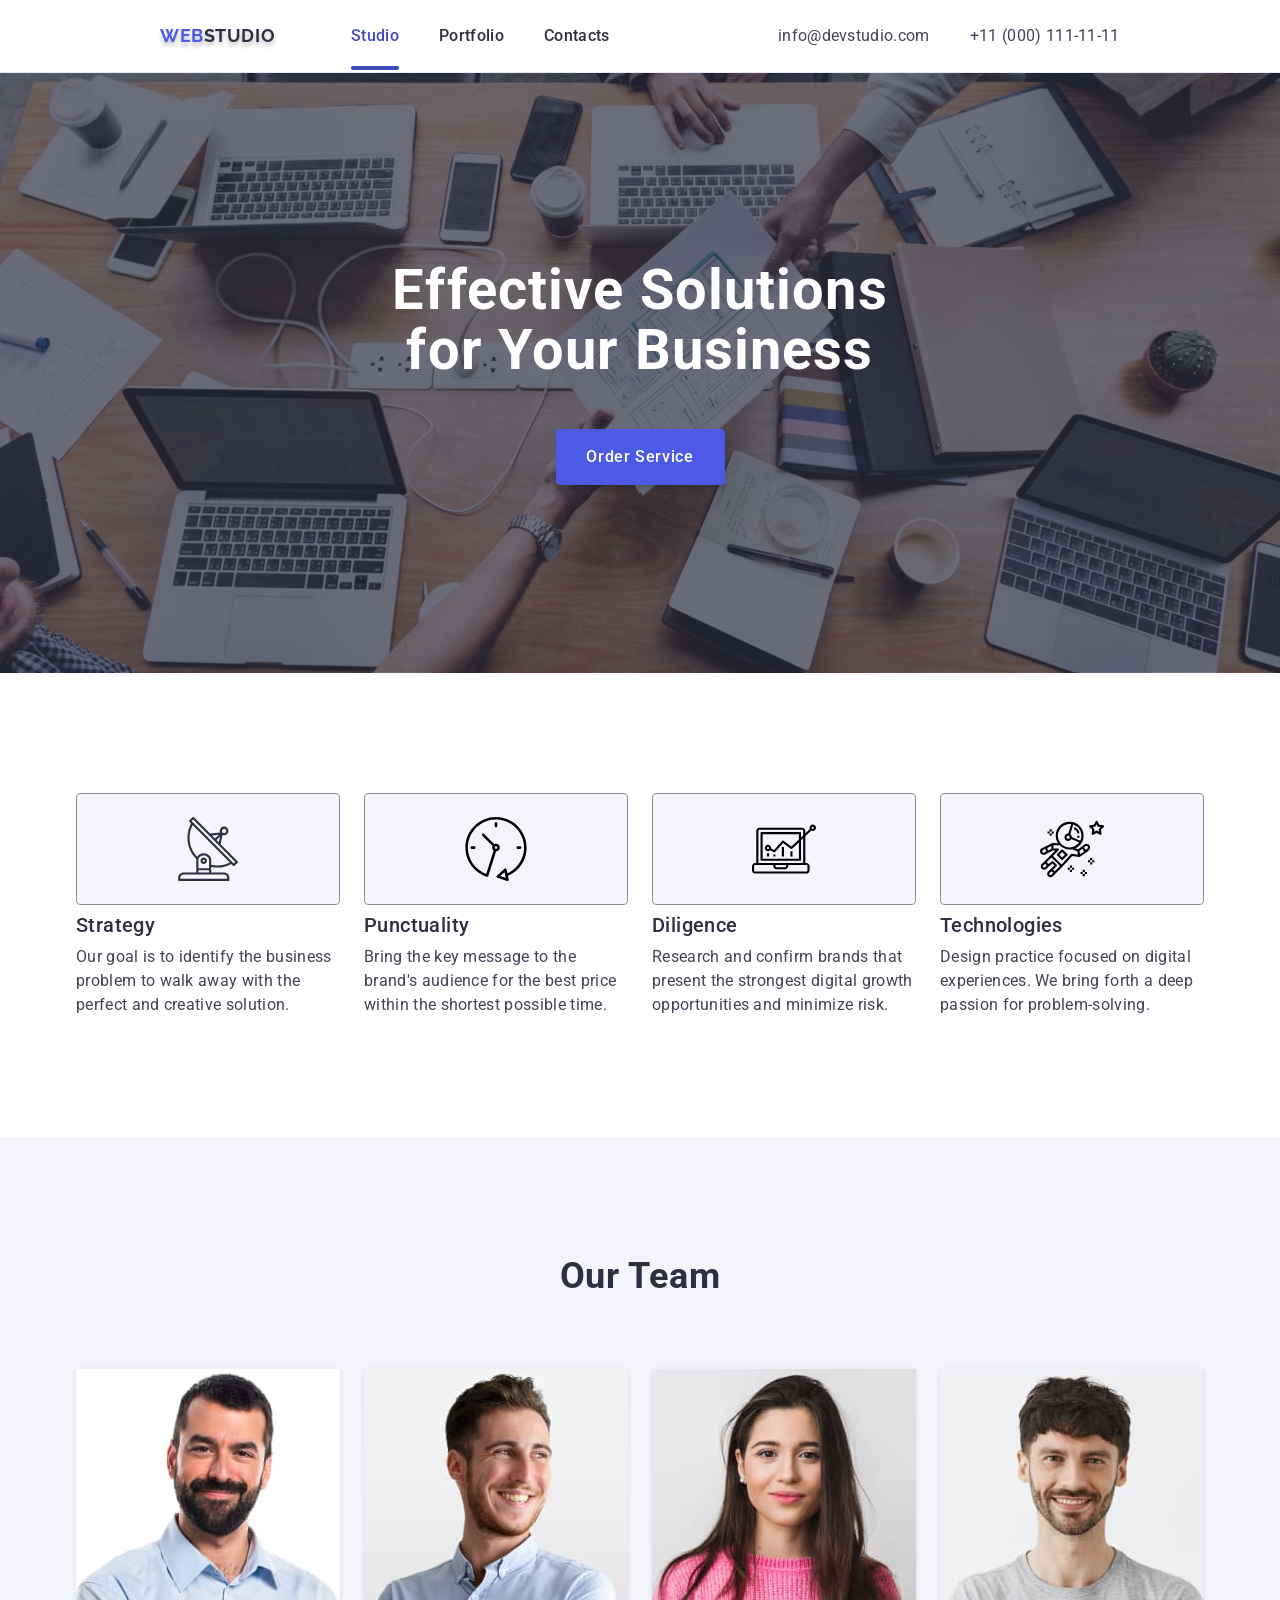
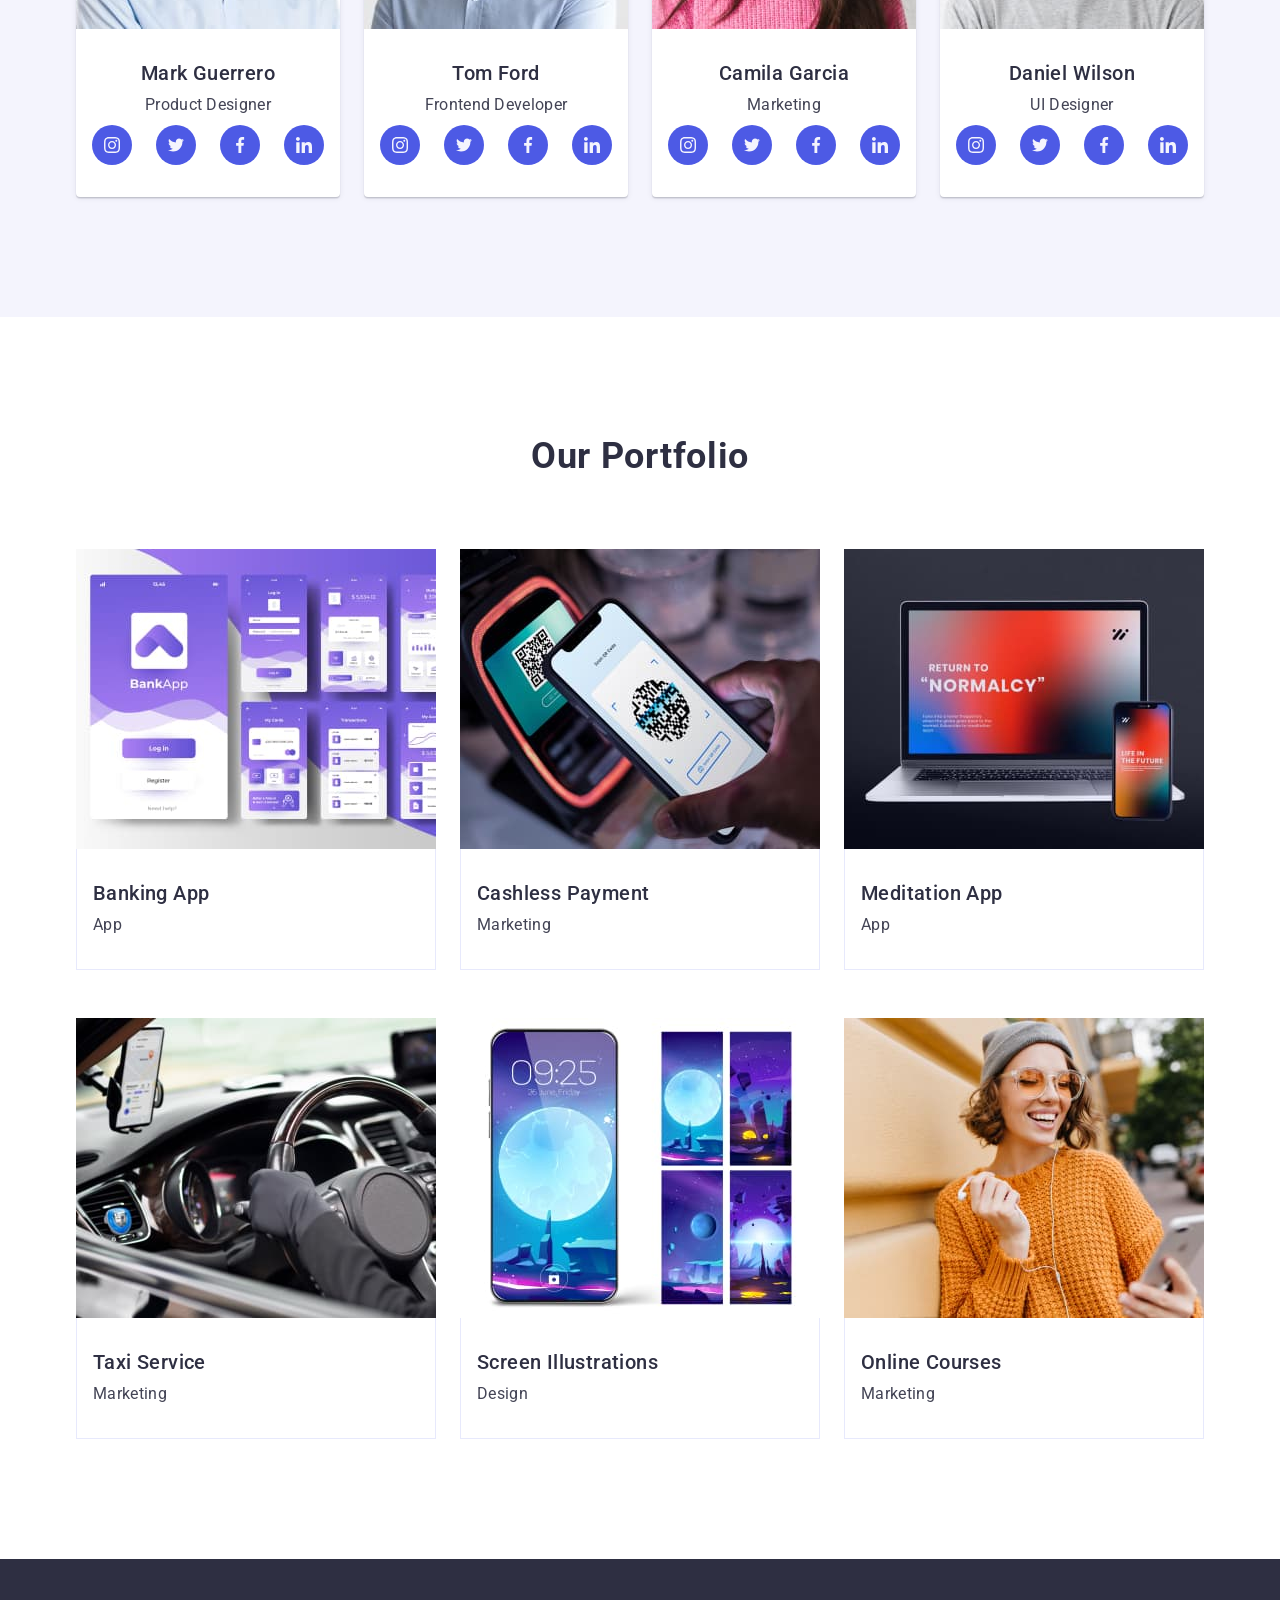
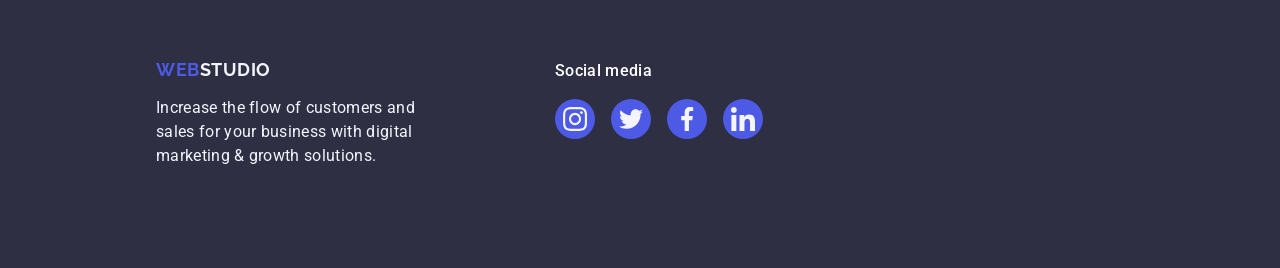
==== commit 9dd0a0f0: "..." ====
--- a/index.html
+++ b/index.html
@@ -425,30 +425,30 @@
         <div>
           <p class="text-footer-two">Social media</p>
           <ul class="list-svg-footer-sm">
-            <li>
+            <li class="empty">
               <a class="svg-footer-sm" href="">
-                <svg width="24" height="24">
+                <svg class="empty" width="24" height="24">
                   <use href="./images/icons.svg#iconinstagram"></use>
                 </svg>
               </a>
             </li>
-            <li>
+            <li class="empty">
               <a class="svg-footer-sm" href="">
-                <svg width="24" height="24">
+                <svg class="empty" width="24" height="24">
                   <use href="./images/icons.svg#icontwitter"></use>
                 </svg>
               </a>
             </li>
-            <li>
+            <li class="empty">
               <a class="svg-footer-sm" href="">
-                <svg width="24" height="24">
+                <svg class="empty" width="24" height="24">
                   <use href="./images/icons.svg#iconfacebook"></use>
                 </svg>
               </a>
             </li>
-            <li>
+            <li class="empty">
               <a class="svg-footer-sm" href="">
-                <svg width="24" height="24">
+                <svg class="empty" width="24" height="24">
                   <use href="./images/icons.svg#iconlinkedin"></use>
                 </svg>
               </a>
--- a/css/styles.css
+++ b/css/styles.css
@@ -39,6 +39,7 @@
 }
 .header-border{
 border-bottom: 1px solid #e7e9fc;
+box-shadow:0px 2px 1px rgba(46, 47, 66, 0.08), 0px 1px 1px rgba(46, 47, 66, 0.16), 0px 1px 6px rgba(46, 47, 66, 0.08)
 }
 
 .visually-hidden {
@@ -74,20 +75,22 @@
     margin-top: 45px;
     position: absolute;
     border-bottom: solid 4px #404bbf;
+    bottom: -1px;
+    background-color: #404bbf;
+    border-radius: 2px
 }
 
 .menu-nav-link:hover::after {
     content: '';
     align-items: center;
     display: inline-block;
-    border-radius: 2px;
     width: 100%;
     margin-top: 45px;
     position: absolute;
     left: 0%;
     border-bottom: solid 4px #404bbf;
+    border-radius: 2px;
     bottom: -1px;
-    
 }
 
 .menu-box-nav {
@@ -416,9 +419,9 @@
 .our-portfolio-box:hover .overlay-text {
     transform: translateY(0);
     z-index: 1;
+    transition: transform 250ms cubic-bezier(0.4, 0, 0.2, 1)
     
 }
-
 /*FOOTER*/
 .box-footer {
     background-color: #2e2f42;
@@ -479,6 +482,11 @@
     width: 40px;
 }
 
-.list-svg-footer-sm a:hover{
+.list-svg-footer-sm a:hover,
+.list-svg-footer-sm a:focus{
     background-color: #31d0aa;
+}
+
+.svg-footer-sm{
+    transition: background-color 250ms cubic-bezier(0.4, 0, 0.2, 1);
 }
